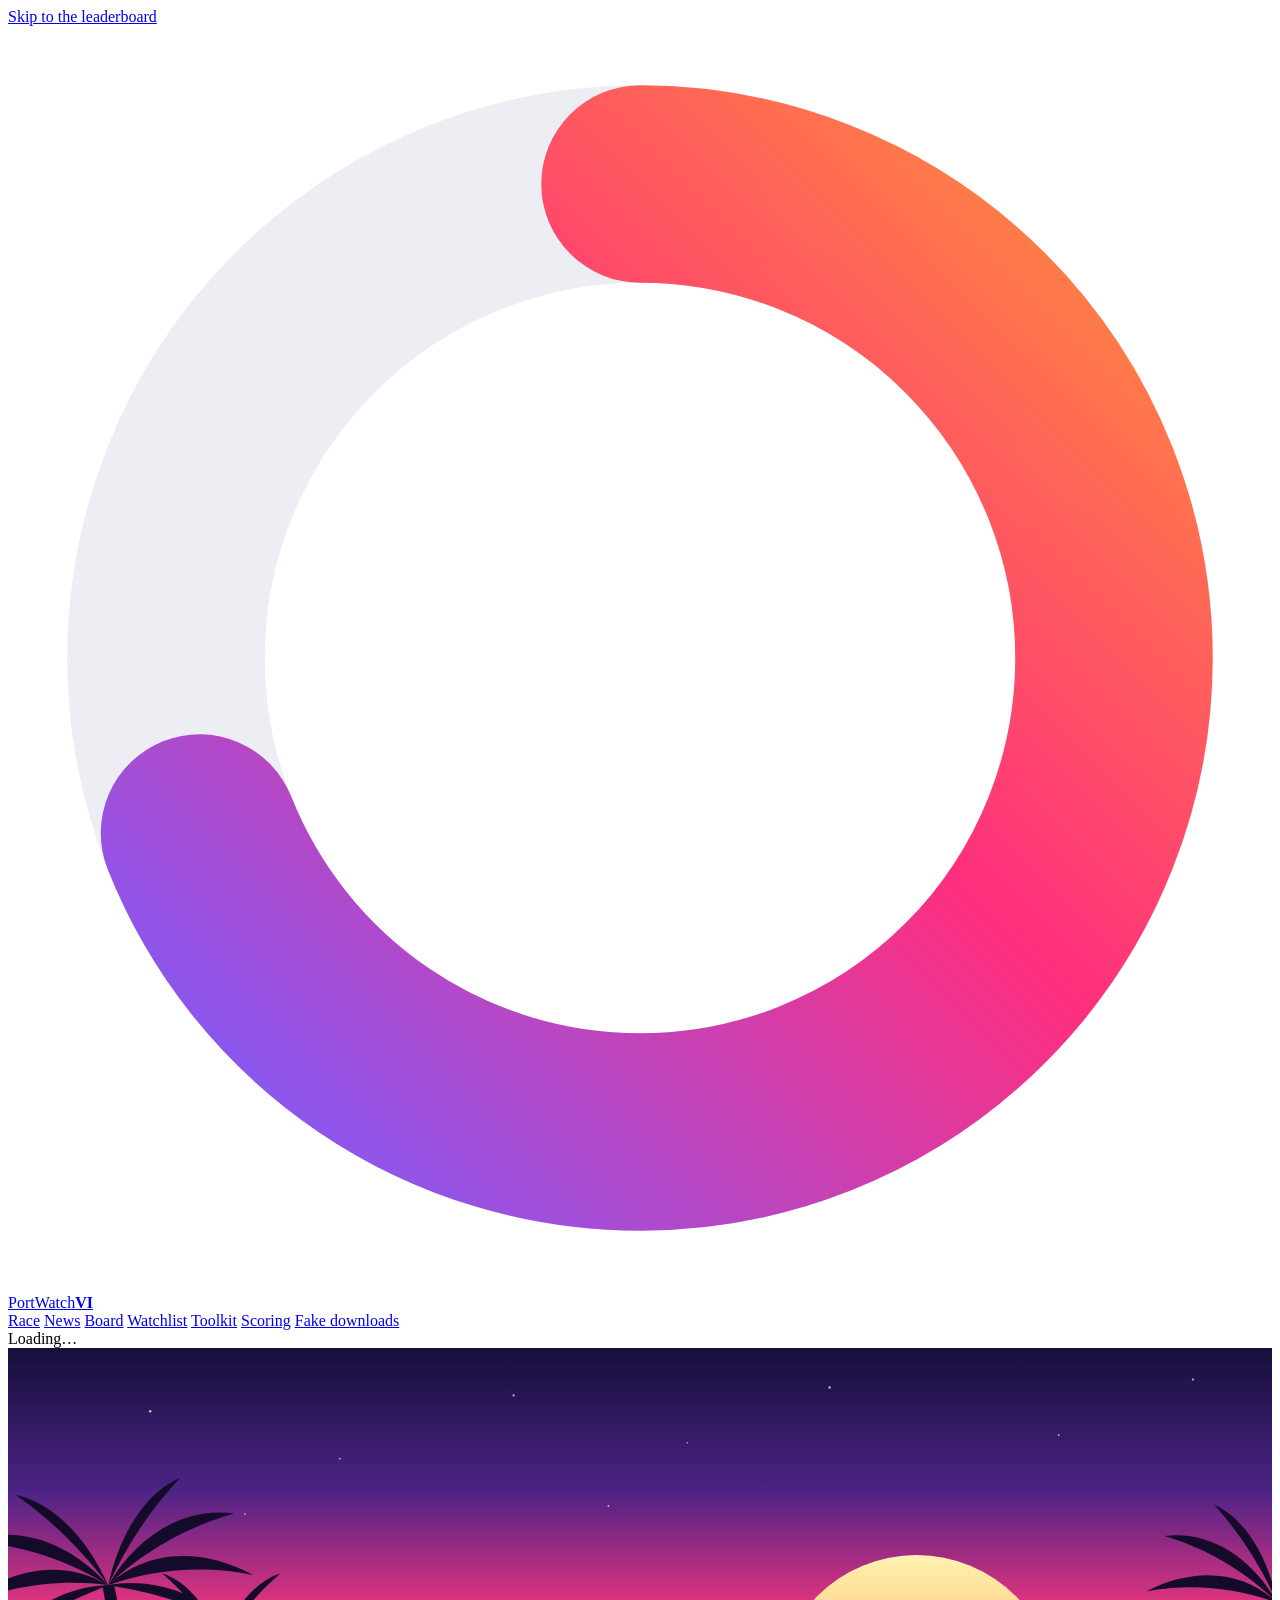
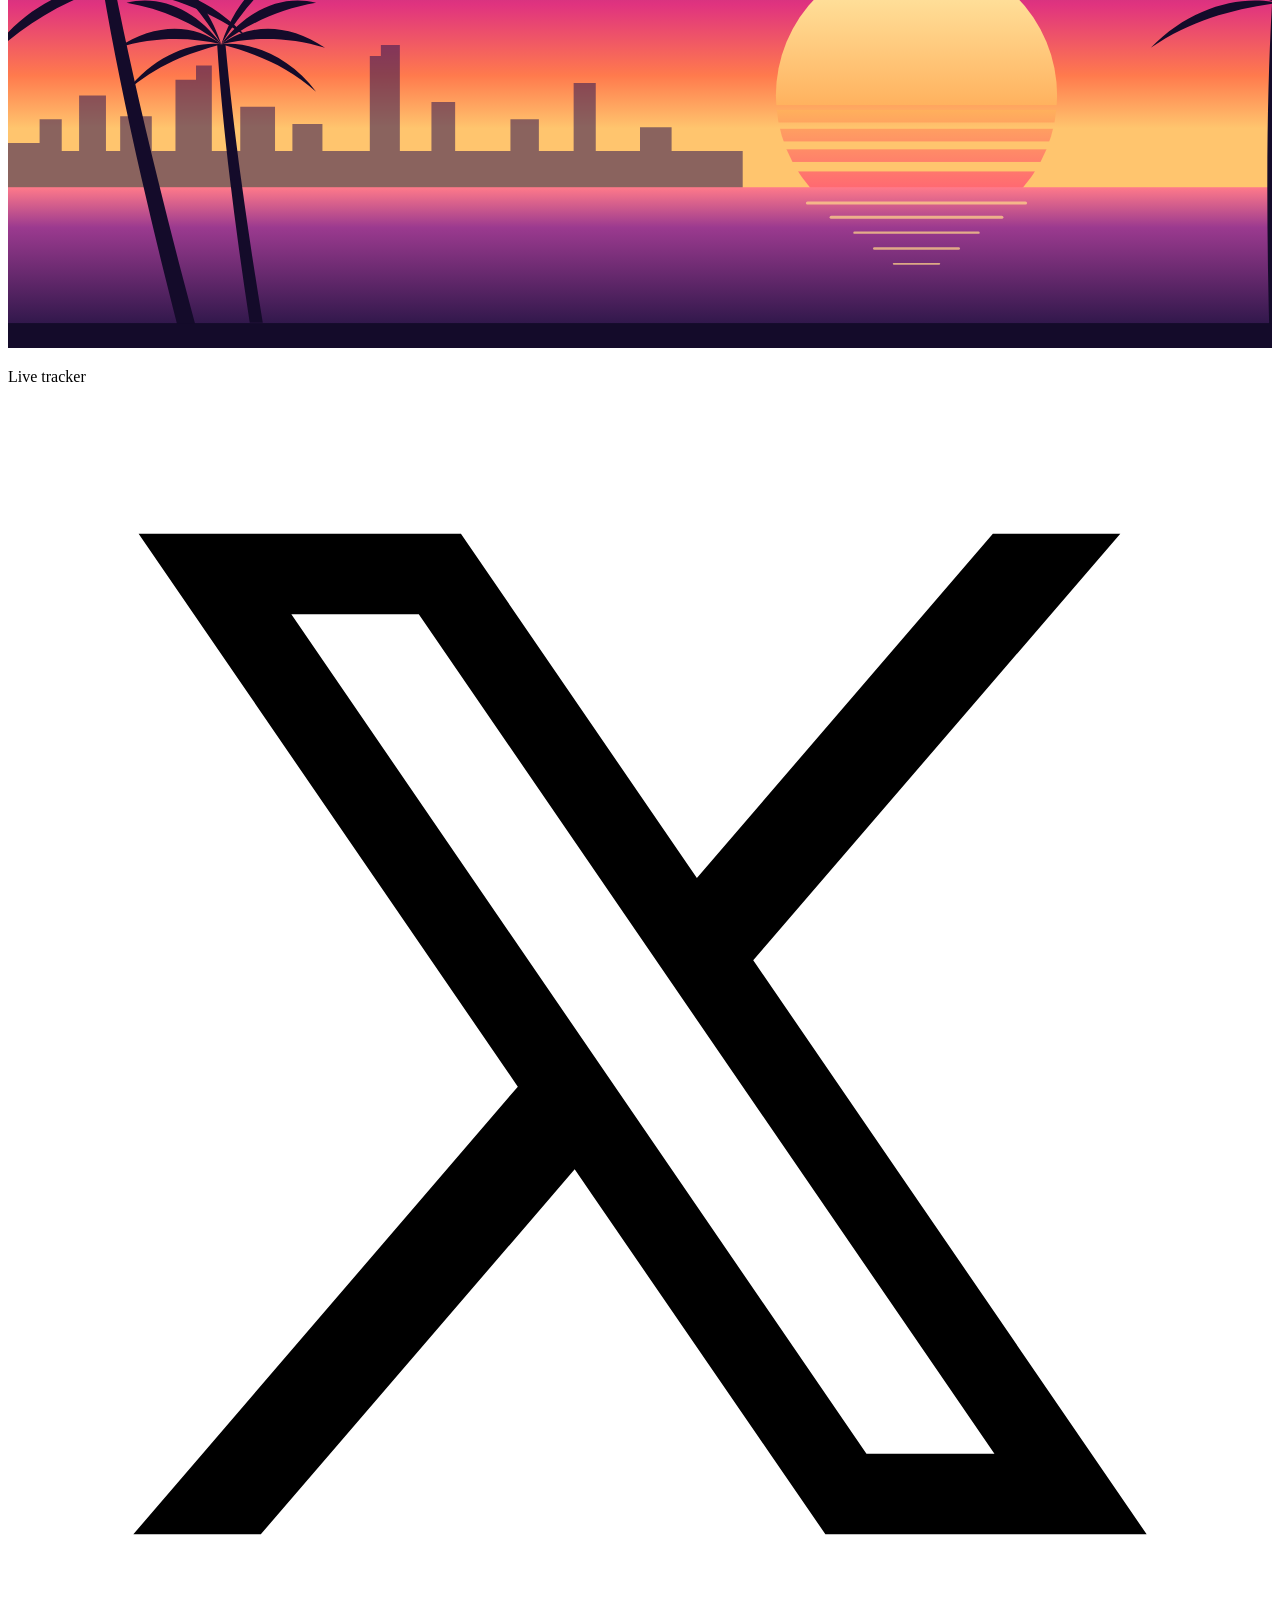
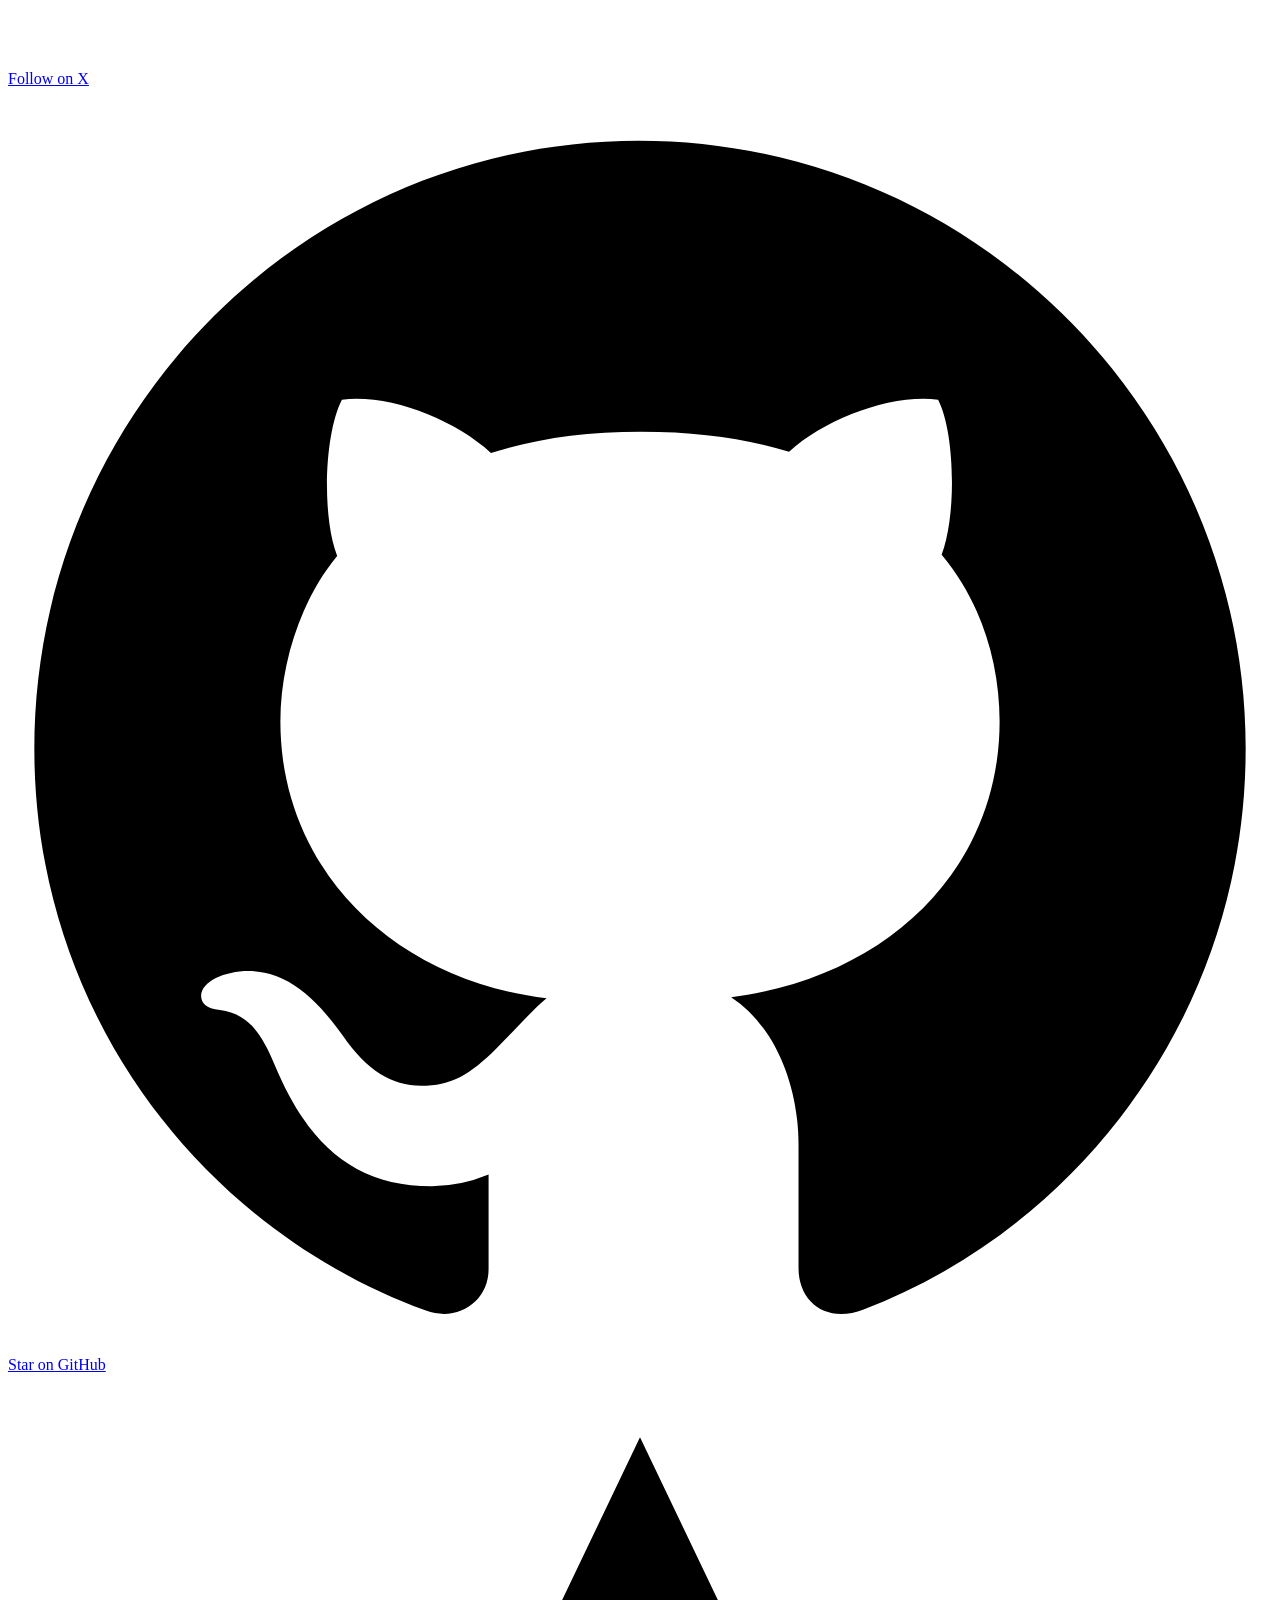
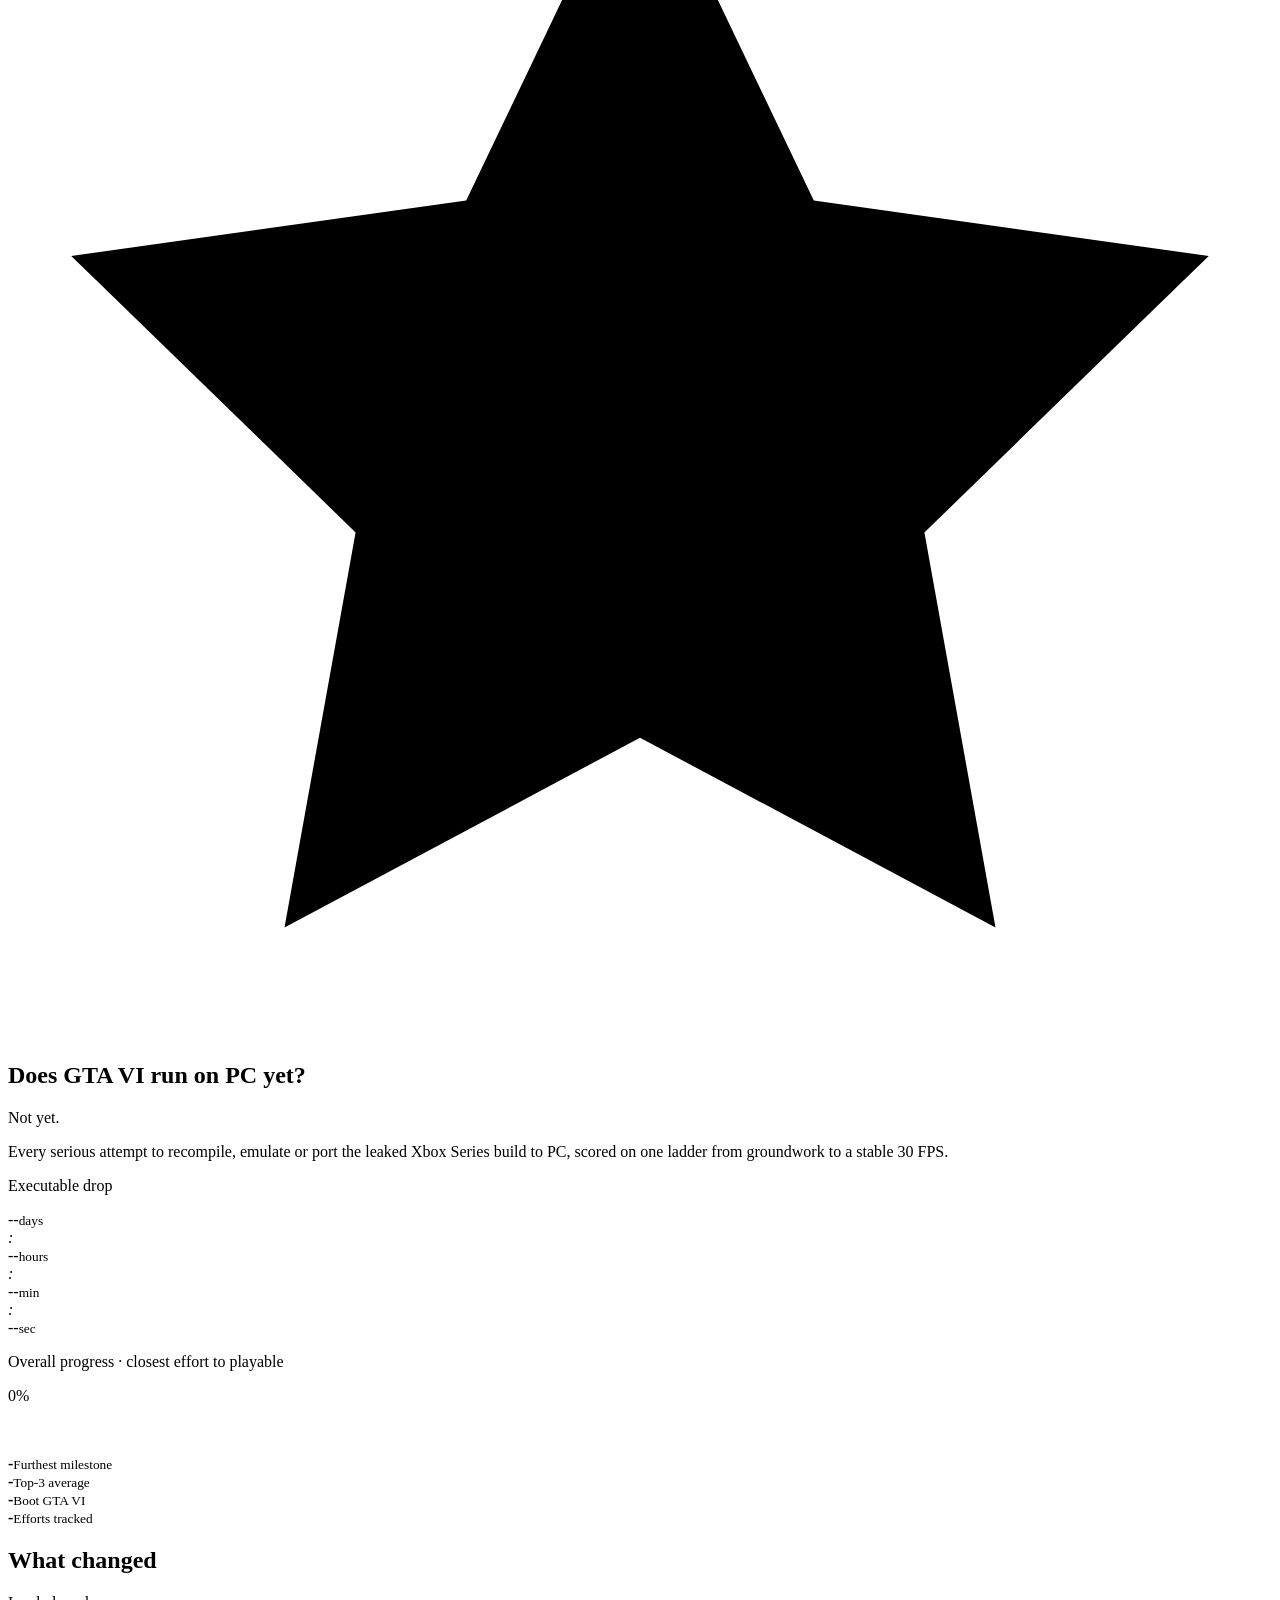
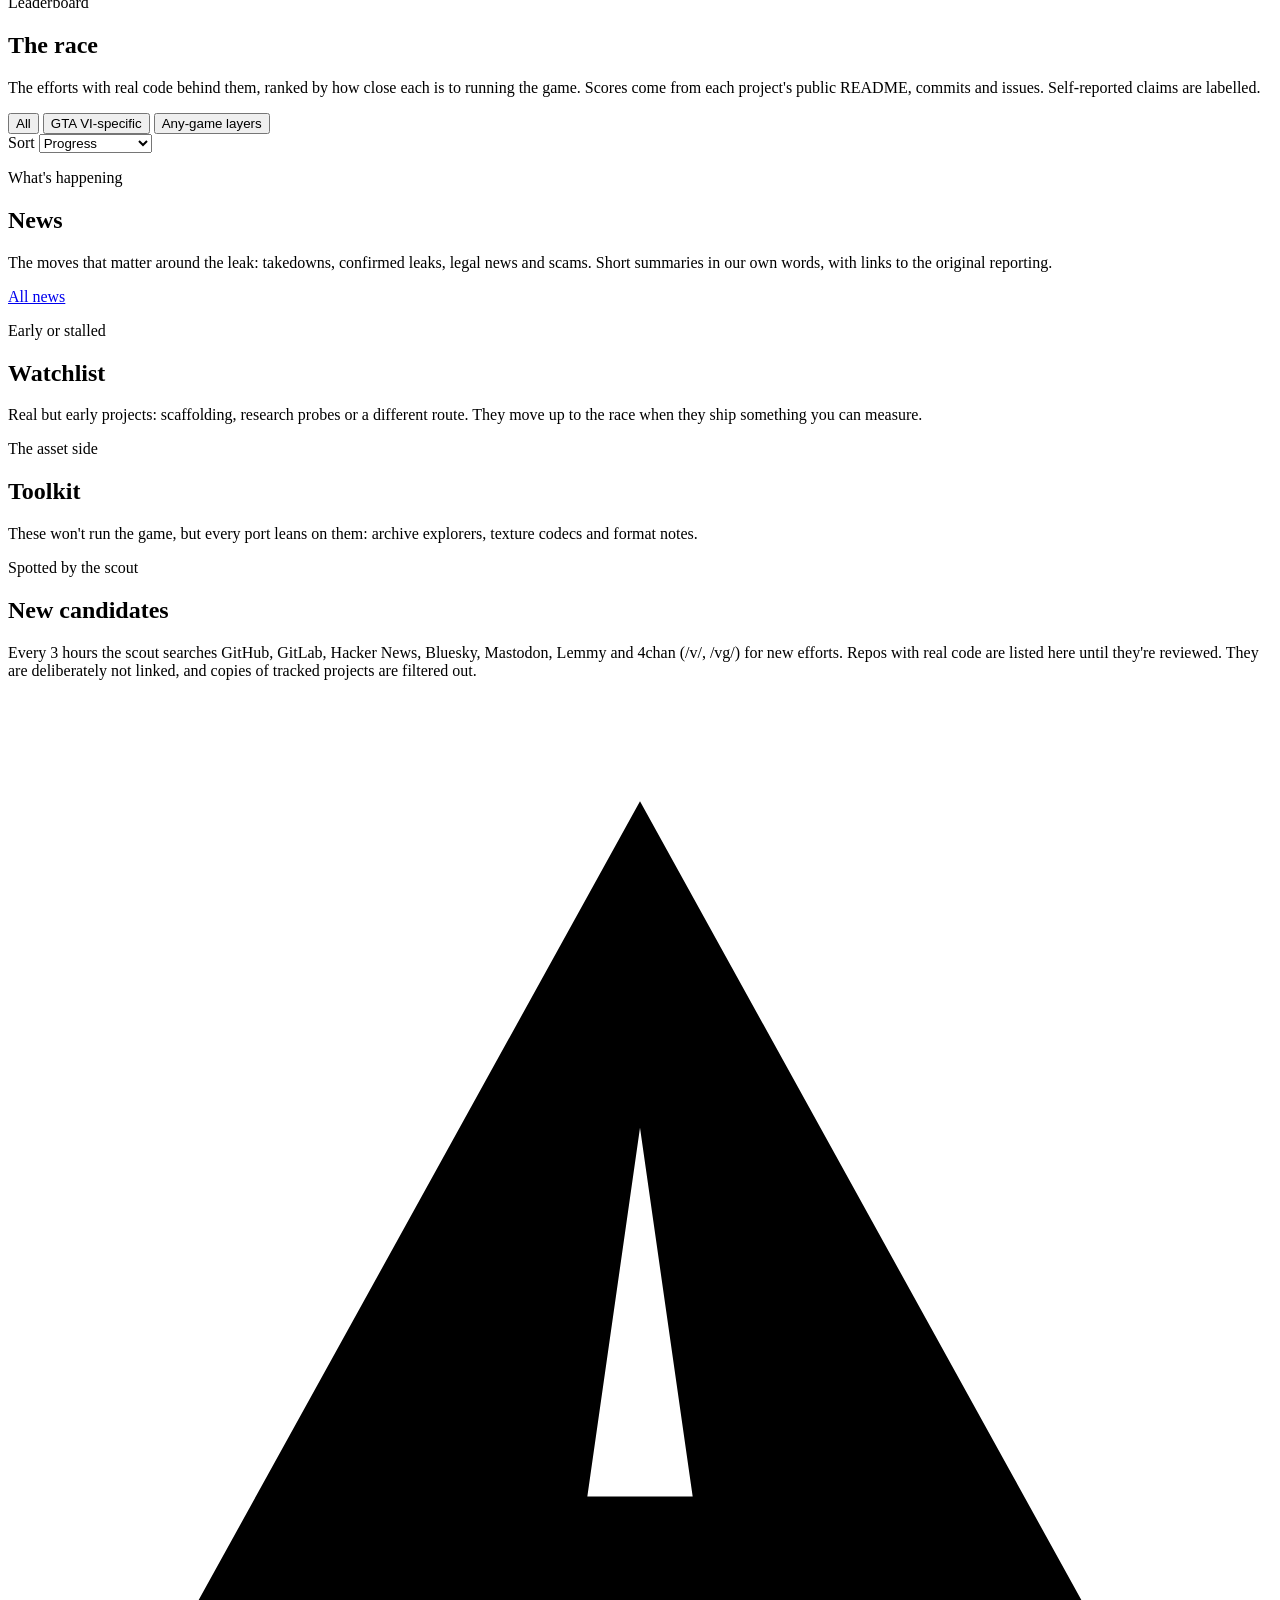
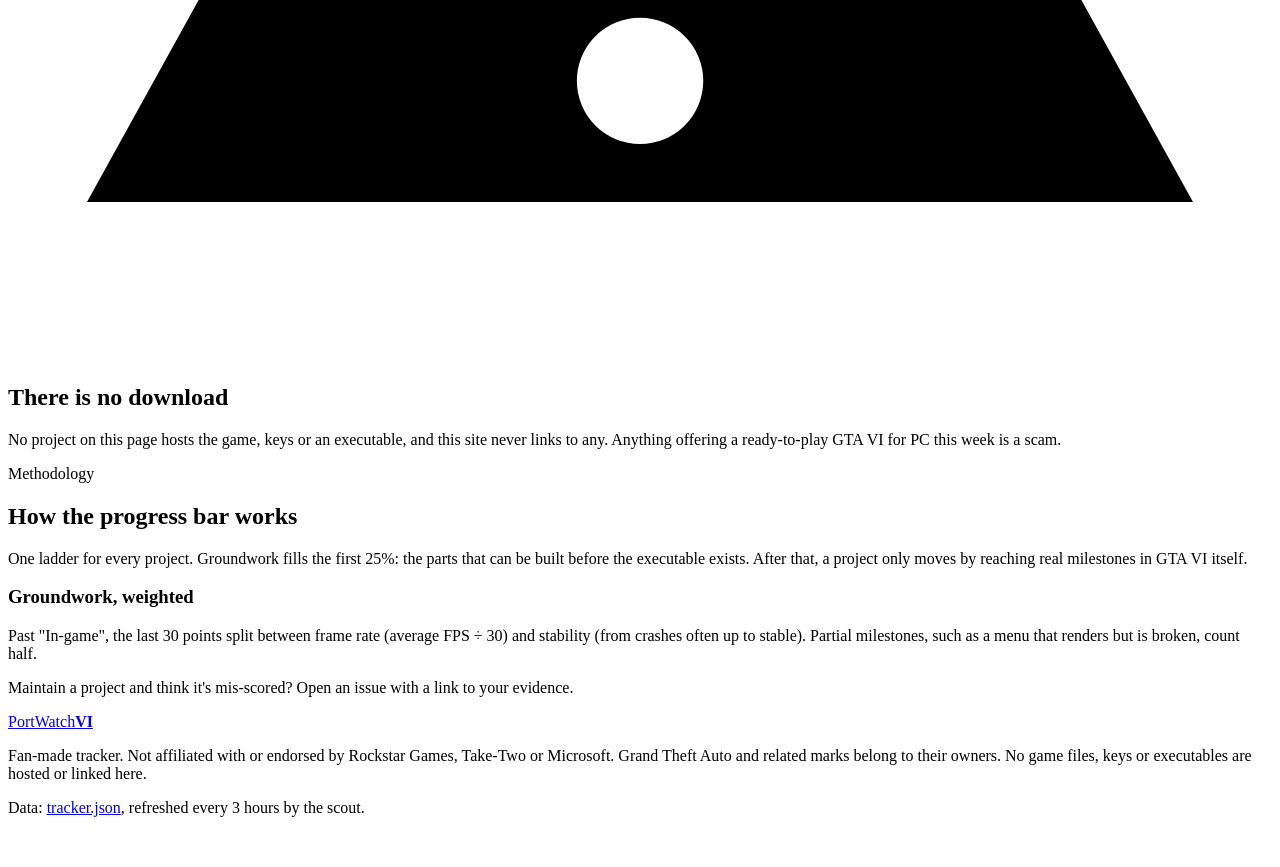
==== index.html @ 10657f4a "chore: point canonical/og/sitemap URLs to new Pages domain" ====
<!doctype html>
<html lang="en">
<head>
  <meta charset="utf-8">
  <meta name="viewport" content="width=device-width, initial-scale=1">
  <title>PortWatch VI: Does GTA VI run on PC yet?</title>
  <meta name="description" content="Live tracker of every community effort to recompile, emulate or port the leaked Xbox Series build of GTA VI to PC, scored from groundwork to stable 30 FPS.">
  <link rel="canonical" href="https://alex18221722613-rgb.github.io/portwatch-vi-cn/">
  <meta name="robots" content="max-image-preview:large">
  <meta property="og:site_name" content="PortWatch VI">
  <meta property="og:type" content="website">
  <meta property="og:url" content="https://alex18221722613-rgb.github.io/portwatch-vi-cn/">
  <meta property="og:title" content="Does GTA VI run on PC yet?">
  <meta property="og:description" content="Every serious recompilation and emulation effort, scored on one ladder. Updated every 3 hours.">
  <meta property="og:image" content="https://alex18221722613-rgb.github.io/portwatch-vi-cn/assets/img/social.jpg">
  <meta property="og:image:width" content="1200">
  <meta property="og:image:height" content="630">
  <meta property="og:image:alt" content="Does GTA VI run on PC yet? PortWatch VI, a live tracker of every PC port effort">
  <meta name="twitter:card" content="summary_large_image">
  <meta name="theme-color" content="#ffffff">
  <link rel="icon" href="assets/img/favicon.svg" type="image/svg+xml">
  <link rel="alternate" type="application/rss+xml" title="PortWatch VI news" href="news/feed.xml">
  <script type="application/ld+json">
    {"@context": "https://schema.org", "@type": "WebSite", "name": "PortWatch VI", "alternateName": "Does GTA VI run on PC yet?",
     "url": "https://alex18221722613-rgb.github.io/portwatch-vi-cn/",
     "description": "Live tracker of every community effort to recompile, emulate or port the leaked Xbox Series build of GTA VI to PC."}
  </script>
  <link rel="preconnect" href="https://fonts.googleapis.com">
  <link rel="preconnect" href="https://fonts.gstatic.com" crossorigin>
  <link href="https://fonts.googleapis.com/css2?family=Inter:wght@400;500;600;700&family=Inter+Tight:wght@600;700;800;900&display=swap" rel="stylesheet">
  <link rel="preload" as="image" href="assets/img/hero.jpg" fetchpriority="high">
  <link rel="stylesheet" href="assets/css/style.css">
  <script src="assets/js/theme.js"></script>
  <script type="module" src="assets/js/app.js"></script>
</head>
<body>
  <a class="skip" href="#race">Skip to the leaderboard</a>

  <header class="nav" id="nav">
    <div class="wrap nav-inner">
      <a class="brand" href="#top" aria-label="PortWatch VI home">
        <svg class="brand-mark" viewBox="0 0 32 32" aria-hidden="true">
          <defs><linearGradient id="bm" x1="0" y1="0" x2="1" y2="1"><stop offset="0" stop-color="#7a5cff"/><stop offset=".55" stop-color="#ff2e7e"/><stop offset="1" stop-color="#ff8a3d"/></linearGradient></defs>
          <circle cx="16" cy="16" r="12" fill="none" stroke="#eceef3" stroke-width="5"/>
          <circle cx="16" cy="16" r="12" fill="none" stroke="url(#bm)" stroke-width="5" stroke-linecap="round" stroke-dasharray="52 76" transform="rotate(-90 16 16)"/>
        </svg>
        <span>PortWatch<b>VI</b></span>
      </a>
      <nav class="nav-links" aria-label="Sections">
        <a href="#race">Race</a>
        <a href="#news">News</a>
        <a href="board.html">Board</a>
        <a href="#watchlist">Watchlist</a>
        <a href="#toolkit">Toolkit</a>
        <a href="#method">Scoring</a>
        <a href="#safety" class="nav-warn">Fake downloads</a>
      </nav>
      <span class="nav-updated" id="nav-updated">Loading…</span>
    </div>
  </header>

  <main>
    <section class="hero" id="top">
      <div class="hero-art" aria-hidden="true">
        <svg class="hero-illustration" viewBox="0 0 1600 760" preserveAspectRatio="xMidYMax slice">
          <defs>
            <linearGradient id="sky" x1="0" y1="0" x2="0" y2="1">
              <stop offset="0" stop-color="#160f3a"/>
              <stop offset=".32" stop-color="#4b2386"/>
              <stop offset=".58" stop-color="#e0337f"/>
              <stop offset=".74" stop-color="#ff7a4d"/>
              <stop offset=".86" stop-color="#ffc56e"/>
            </linearGradient>
            <linearGradient id="sun" x1="0" y1="0" x2="0" y2="1">
              <stop offset="0" stop-color="#fff1b0"/>
              <stop offset=".55" stop-color="#ffb05c"/>
              <stop offset="1" stop-color="#ff3d7f"/>
            </linearGradient>
            <linearGradient id="sea" x1="0" y1="0" x2="0" y2="1">
              <stop offset="0" stop-color="#ff7a8a"/>
              <stop offset=".25" stop-color="#9b3a8f"/>
              <stop offset="1" stop-color="#160f3a"/>
            </linearGradient>
            <mask id="sunStripes">
              <rect x="0" y="0" width="1600" height="760" fill="#fff"/>
              <rect x="900" y="452" width="500" height="6" fill="#000"/>
              <rect x="900" y="474" width="500" height="8" fill="#000"/>
              <rect x="900" y="498" width="500" height="10" fill="#000"/>
              <rect x="900" y="524" width="500" height="12" fill="#000"/>
            </mask>
            <symbol id="palm" viewBox="-200 -40 400 520" overflow="visible">
              <path d="M-7 0 C 2 140 22 300 48 470 L 70 470 C 42 300 20 140 7 0 Z"/>
              <g>
                <path d="M0 0 C 45 -34 110 -38 175 6 C 112 -14 50 -12 0 0 Z"/>
                <path d="M0 0 C 40 -55 100 -85 160 -70 C 100 -60 45 -35 0 0 Z"/>
                <path d="M0 0 C 20 -60 55 -105 100 -120 C 65 -90 30 -50 0 0 Z"/>
                <path d="M0 0 C -45 -34 -110 -38 -175 6 C -112 -14 -50 -12 0 0 Z"/>
                <path d="M0 0 C -40 -55 -100 -85 -160 -70 C -100 -60 -45 -35 0 0 Z"/>
                <path d="M0 0 C -20 -60 -55 -105 -100 -120 C -65 -90 -30 -50 0 0 Z"/>
                <path d="M0 0 C 50 -5 115 20 160 80 C 110 35 55 15 0 0 Z"/>
                <path d="M0 0 C -50 -5 -115 20 -160 80 C -110 35 -55 15 0 0 Z"/>
              </g>
            </symbol>
          </defs>
          <rect width="1600" height="560" fill="url(#sky)"/>
          <g fill="#fff" opacity=".7">
            <circle cx="180" cy="80" r="1.6"/><circle cx="420" cy="140" r="1.2"/><circle cx="640" cy="60" r="1.4"/>
            <circle cx="860" cy="120" r="1"/><circle cx="1040" cy="50" r="1.5"/><circle cx="1330" cy="110" r="1.2"/>
            <circle cx="1500" cy="40" r="1.4"/><circle cx="300" cy="210" r="1"/><circle cx="760" cy="200" r="1.1"/>
          </g>
          <circle cx="1150" cy="440" r="178" fill="url(#sun)" mask="url(#sunStripes)"/>
          <g fill="#2a1452" opacity=".55">
            <path d="M0 560 V 500 h40 v-30 h28 v40 h22 v-70 h34 v70 h18 v-44 h40 v44 h30 v-90 h26 v-18 h20 v108 h36 v-56 h44 v56 h22 v-34 h38 v34 h60 v-120 h14 v-14 h24 v134 h40 v-62 h30 v62 h70 v-40 h36 v40 h44 v-86 h28 v86 h56 v-30 h40 v30 h90 V 560 Z"/>
          </g>
          <rect y="556" width="1600" height="204" fill="url(#sea)"/>
          <g fill="#ffd38a" opacity=".75">
            <rect x="1010" y="574" width="280" height="4" rx="2"/>
            <rect x="1040" y="592" width="220" height="4" rx="2"/>
            <rect x="1070" y="612" width="160" height="3" rx="1.5"/>
            <rect x="1095" y="632" width="110" height="3" rx="1.5"/>
            <rect x="1120" y="652" width="60" height="2" rx="1"/>
          </g>
          <g fill="#140b2a">
            <use href="#palm" x="-60" y="250" width="420" height="560" transform="rotate(-6 150 520)"/>
            <use href="#palm" x="120" y="330" width="300" height="420"/>
            <use href="#palm" x="1390" y="270" width="380" height="520" transform="rotate(7 1580 540)"/>
          </g>
          <rect y="728" width="1600" height="32" fill="#140b2a"/>
        </svg>
        <div class="hero-photo" id="hero-photo"></div>
        <div class="hero-scrim"></div>
      </div>

      <div class="wrap hero-inner">
        <div class="hero-copy">
          <div class="hero-tags">
            <p class="eyebrow"><span class="live-dot" aria-hidden="true"></span>Live tracker</p>
            <p class="watching" id="watching" title="Active in the last 5 minutes" hidden></p>
            <div class="hero-ctas">
              <!-- Linked by numeric account ID, so it survives a name or handle change. Don't swap in a handle. -->
              <a class="follow-x" href="https://x.com/intent/user?user_id=1132278337295069184" target="_blank" rel="noopener">
                <svg viewBox="0 0 24 24" aria-hidden="true"><path d="m21.62 21.5-7.47-10.9 6.97-8.1H18.7l-5.62 6.54L8.6 2.5H2.48L9.68 13l-7.3 8.5H4.8l5.96-6.93 4.76 6.93zM7.8 4.03l10.93 15.94H16.3L5.38 4.03z"/></svg>
                <span>Follow on X</span>
              </a>
              <a class="star-gh" href="https://github.com/4lwayz/portwatch-vi" target="_blank" rel="noopener">
                <svg viewBox="0 0 24 24" aria-hidden="true"><path d="M10.226 17.284c-2.965-.36-5.054-2.493-5.054-5.256 0-1.123.404-2.336 1.078-3.144-.292-.741-.247-2.314.09-2.965.898-.112 2.111.36 2.83 1.01.853-.269 1.752-.404 2.853-.404 1.1 0 1.999.135 2.807.382.696-.629 1.932-1.1 2.83-.988.315.606.36 2.179.067 2.942.72.854 1.101 2 1.101 3.167 0 2.763-2.089 4.852-5.098 5.234.763.494 1.28 1.572 1.28 2.807v2.336c0 .674.561 1.056 1.235.786 4.066-1.55 7.255-5.615 7.255-10.646C23.5 6.188 18.334 1 11.978 1 5.62 1 .5 6.188.5 12.545c0 4.986 3.167 9.12 7.435 10.669.606.225 1.19-.18 1.19-.786V20.63a2.9 2.9 0 0 1-1.078.224c-1.483 0-2.359-.808-2.987-2.313-.247-.607-.517-.966-1.034-1.033-.27-.023-.359-.135-.359-.27 0-.27.45-.471.898-.471.652 0 1.213.404 1.797 1.235.45.651.921.943 1.483.943.561 0 .92-.202 1.437-.719.382-.381.674-.718.944-.943"/></svg>
                <span>Star on GitHub</span>
                <svg class="star" viewBox="0 0 16 16" aria-hidden="true"><path d="M8 .8l2.2 4.6 5 .7-3.6 3.5.9 5L8 12.2 3.5 14.6l.9-5L.8 6.1l5-.7z"/></svg>
              </a>
            </div>
          </div>
          <h1>Does GTA VI run on&nbsp;PC&nbsp;yet?</h1>
          <p class="answer" id="answer">Not yet.</p>
          <p class="lede">Every serious attempt to recompile, emulate or port the leaked Xbox Series build to PC, scored on one ladder from groundwork to a stable 30&nbsp;FPS.</p>
        </div>

        <aside class="countdown" id="countdown" aria-live="polite">
          <p class="cd-label"><span class="cd-pulse" aria-hidden="true"></span><span id="cd-title">Executable drop</span></p>
          <div class="cd-digits" id="cd-digits">
            <div><span id="cd-d">--</span><small>days</small></div>
            <i>:</i>
            <div><span id="cd-h">--</span><small>hours</small></div>
            <i>:</i>
            <div><span id="cd-m">--</span><small>min</small></div>
            <i>:</i>
            <div><span id="cd-s">--</span><small>sec</small></div>
          </div>
          <p class="cd-status" id="cd-status"></p>
          <p class="cd-foot" id="cd-foot"></p>
        </aside>
      </div>
      <p class="art-credit" id="art-credit"></p>
    </section>

    <section class="wrap overall-wrap" aria-labelledby="ov-title">
      <div class="card overall" id="overall">
        <div class="overall-head">
          <div class="ov-main">
            <p class="kicker" id="ov-title">Overall progress · closest effort to playable</p>
            <div class="big-score"><span id="ov-score">0</span><span class="pct">%</span></div>
            <p class="ov-leader" id="ov-leader">&nbsp;</p>
          </div>
          <div class="ov-stats">
            <div class="ov-stat"><b id="ov-stage">-</b><small>Furthest milestone</small></div>
            <div class="ov-stat"><b id="ov-top3">-</b><small>Top-3 average</small></div>
            <div class="ov-stat"><b id="ov-boot">-</b><small>Boot GTA VI</small></div>
            <div class="ov-stat"><b id="ov-count">-</b><small>Efforts tracked</small></div>
          </div>
        </div>
        <div class="mega" id="mega">
          <div class="mega-markers" id="mega-markers"></div>
          <div class="mega-track"><div class="mega-fill" id="mega-fill"></div><div class="mega-ticks" id="mega-ticks"></div></div>
          <div class="mega-labels" id="mega-labels"></div>
        </div>
        <div class="ov-history" id="ov-history" hidden></div>
      </div>
    </section>

    <section class="wrap section changes-section" id="changes" aria-labelledby="changes-title">
      <div class="changes-card card">
        <h2 class="mini-title" id="changes-title">What changed</h2>
        <ol class="changes" id="changes-list"></ol>
      </div>
    </section>

    <section class="wrap section" id="race" aria-labelledby="race-title">
      <div class="section-head">
        <div>
          <p class="kicker">Leaderboard</p>
          <h2 id="race-title">The race</h2>
          <p class="sub">The efforts with real code behind them, ranked by how close each is to running the game. Scores come from each project's public README, commits and issues. Self-reported claims are labelled.</p>
        </div>
        <div class="controls">
          <div class="chips" role="group" aria-label="Filter efforts">
            <button class="chip is-on" data-filter="all">All</button>
            <button class="chip" data-filter="gta">GTA VI-specific</button>
            <button class="chip" data-filter="generic">Any-game layers</button>
          </div>
          <label class="sort">Sort
            <select id="sort">
              <option value="score">Progress</option>
              <option value="stars">Stars</option>
              <option value="active">Recently active</option>
            </select>
          </label>
        </div>
      </div>
      <ol class="race" id="race-list"></ol>
    </section>

    <section class="wrap section" id="news" aria-labelledby="news-title">
      <div class="section-head">
        <div>
          <p class="kicker">What's happening</p>
          <h2 id="news-title">News</h2>
          <p class="sub">The moves that matter around the leak: takedowns, confirmed leaks, legal news and scams. Short summaries in our own words, with links to the original reporting.</p>
        </div>
        <a class="more-link" href="news/">All news</a>
      </div>
      <div class="news" id="news-list"></div>
    </section>

    <dialog class="reader" id="reader" aria-labelledby="reader-title">
      <button class="reader-close" id="reader-close" aria-label="Close article">×</button>
      <div id="reader-body"></div>
    </dialog>

    <section class="wrap section" id="watchlist" aria-labelledby="watch-title">
      <div class="section-head">
        <div>
          <p class="kicker">Early or stalled</p>
          <h2 id="watch-title">Watchlist</h2>
          <p class="sub">Real but early projects: scaffolding, research probes or a different route. They move up to the race when they ship something you can measure.</p>
        </div>
      </div>
      <div class="watch card" id="watch-list" role="table" aria-label="Watchlist"></div>
    </section>

    <section class="wrap section" id="toolkit" aria-labelledby="tool-title">
      <div class="section-head">
        <div>
          <p class="kicker">The asset side</p>
          <h2 id="tool-title">Toolkit</h2>
          <p class="sub">These won't run the game, but every port leans on them: archive explorers, texture codecs and format notes.</p>
        </div>
      </div>
      <div class="tools" id="tools-list"></div>
    </section>

    <section class="wrap section" id="inbox" aria-labelledby="inbox-title">
      <div class="section-head">
        <div>
          <p class="kicker">Spotted by the scout</p>
          <h2 id="inbox-title">New candidates</h2>
          <p class="sub" id="inbox-sub">Every 3 hours the scout searches GitHub, GitLab, Hacker News, Bluesky, Mastodon, Lemmy and 4chan (/v/, /vg/) for new efforts. Repos with real code are listed here until they're reviewed. They are deliberately not linked, and copies of tracked projects are filtered out.</p>
        </div>
      </div>
      <div class="inbox" id="inbox-list"></div>
    </section>

    <section class="wrap section" id="safety" aria-labelledby="safety-title">
      <div class="safety card">
        <div class="safety-head">
          <svg viewBox="0 0 24 24" aria-hidden="true"><path d="M12 2 1.5 21h21L12 2Zm0 6.2 1 7h-2l1-7Zm0 9.3a1.2 1.2 0 1 1 0 2.4 1.2 1.2 0 0 1 0-2.4Z" fill="currentColor"/></svg>
          <div>
            <h2 id="safety-title">There is no download</h2>
            <p>No project on this page hosts the game, keys or an executable, and this site never links to any. Anything offering a ready-to-play GTA VI for PC this week is a scam.</p>
          </div>
        </div>
        <ul class="flags" id="flag-list"></ul>
      </div>
    </section>

    <section class="wrap section" id="method" aria-labelledby="method-title">
      <div class="section-head">
        <div>
          <p class="kicker">Methodology</p>
          <h2 id="method-title">How the progress bar works</h2>
          <p class="sub">One ladder for every project. Groundwork fills the first 25%: the parts that can be built before the executable exists. After that, a project only moves by reaching real milestones in GTA VI itself.</p>
        </div>
      </div>
      <div class="method">
        <ol class="ladder-explain" id="ladder-explain"></ol>
        <div class="card gw-explain">
          <h3>Groundwork, weighted</h3>
          <ul id="gw-explain"></ul>
          <p class="fine">Past "In-game", the last 30 points split between frame rate (average FPS ÷ 30) and stability (from crashes often up to stable). Partial milestones, such as a menu that renders but is broken, count half.</p>
          <p class="fine">Maintain a project and think it's mis-scored? Open an issue with a link to your evidence.</p>
        </div>
      </div>
    </section>
  </main>

  <footer class="footer">
    <div class="wrap footer-inner">
      <div>
        <a class="brand brand-sm" href="#top"><span>PortWatch<b>VI</b></span></a>
        <p>Fan-made tracker. Not affiliated with or endorsed by Rockstar Games, Take-Two or Microsoft. Grand Theft Auto and related marks belong to their owners. No game files, keys or executables are hosted or linked here.</p>
      </div>
      <div class="footer-meta">
        <p>Data: <a href="data/tracker.json">tracker.json</a>, refreshed every 3 hours by the scout.</p>
        <p id="scout-status">&nbsp;</p>
      </div>
    </div>
  </footer>

  <div class="tooltip" id="tooltip" role="tooltip" hidden></div>
</body>
</html>
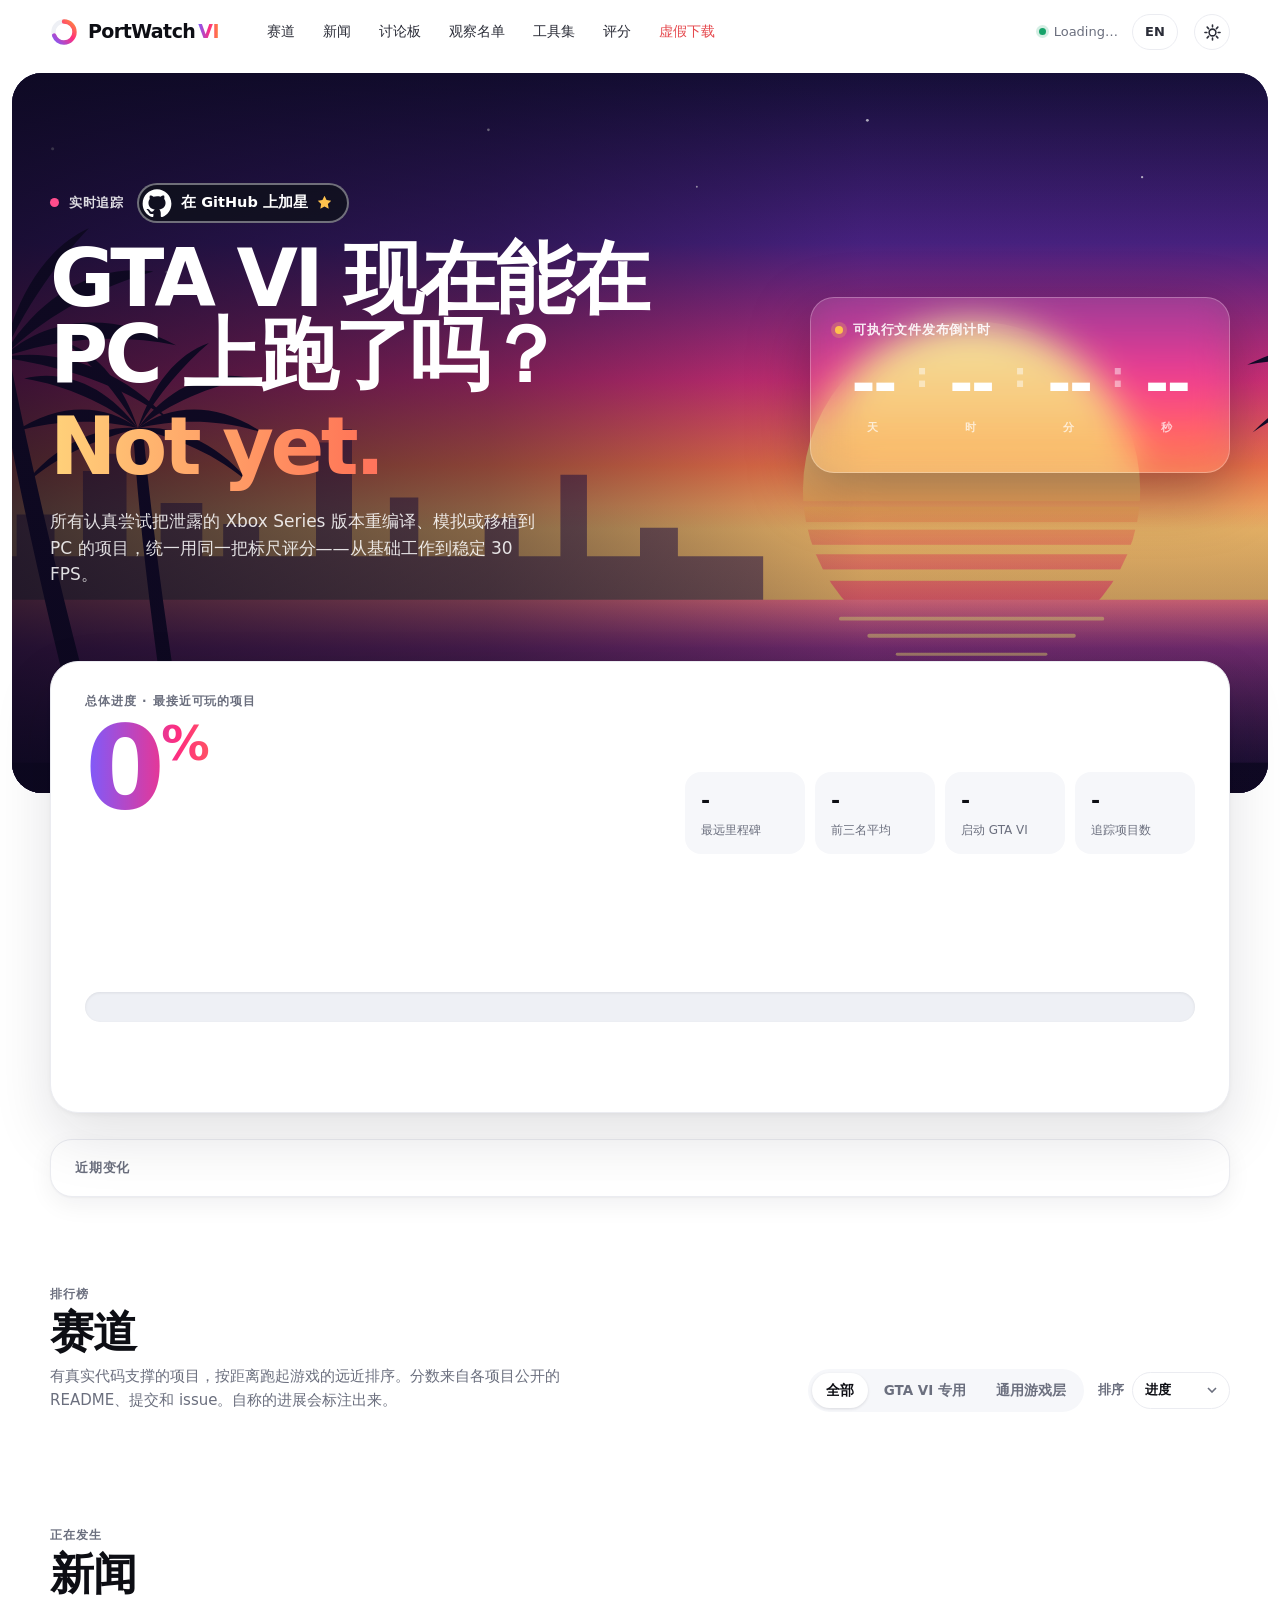
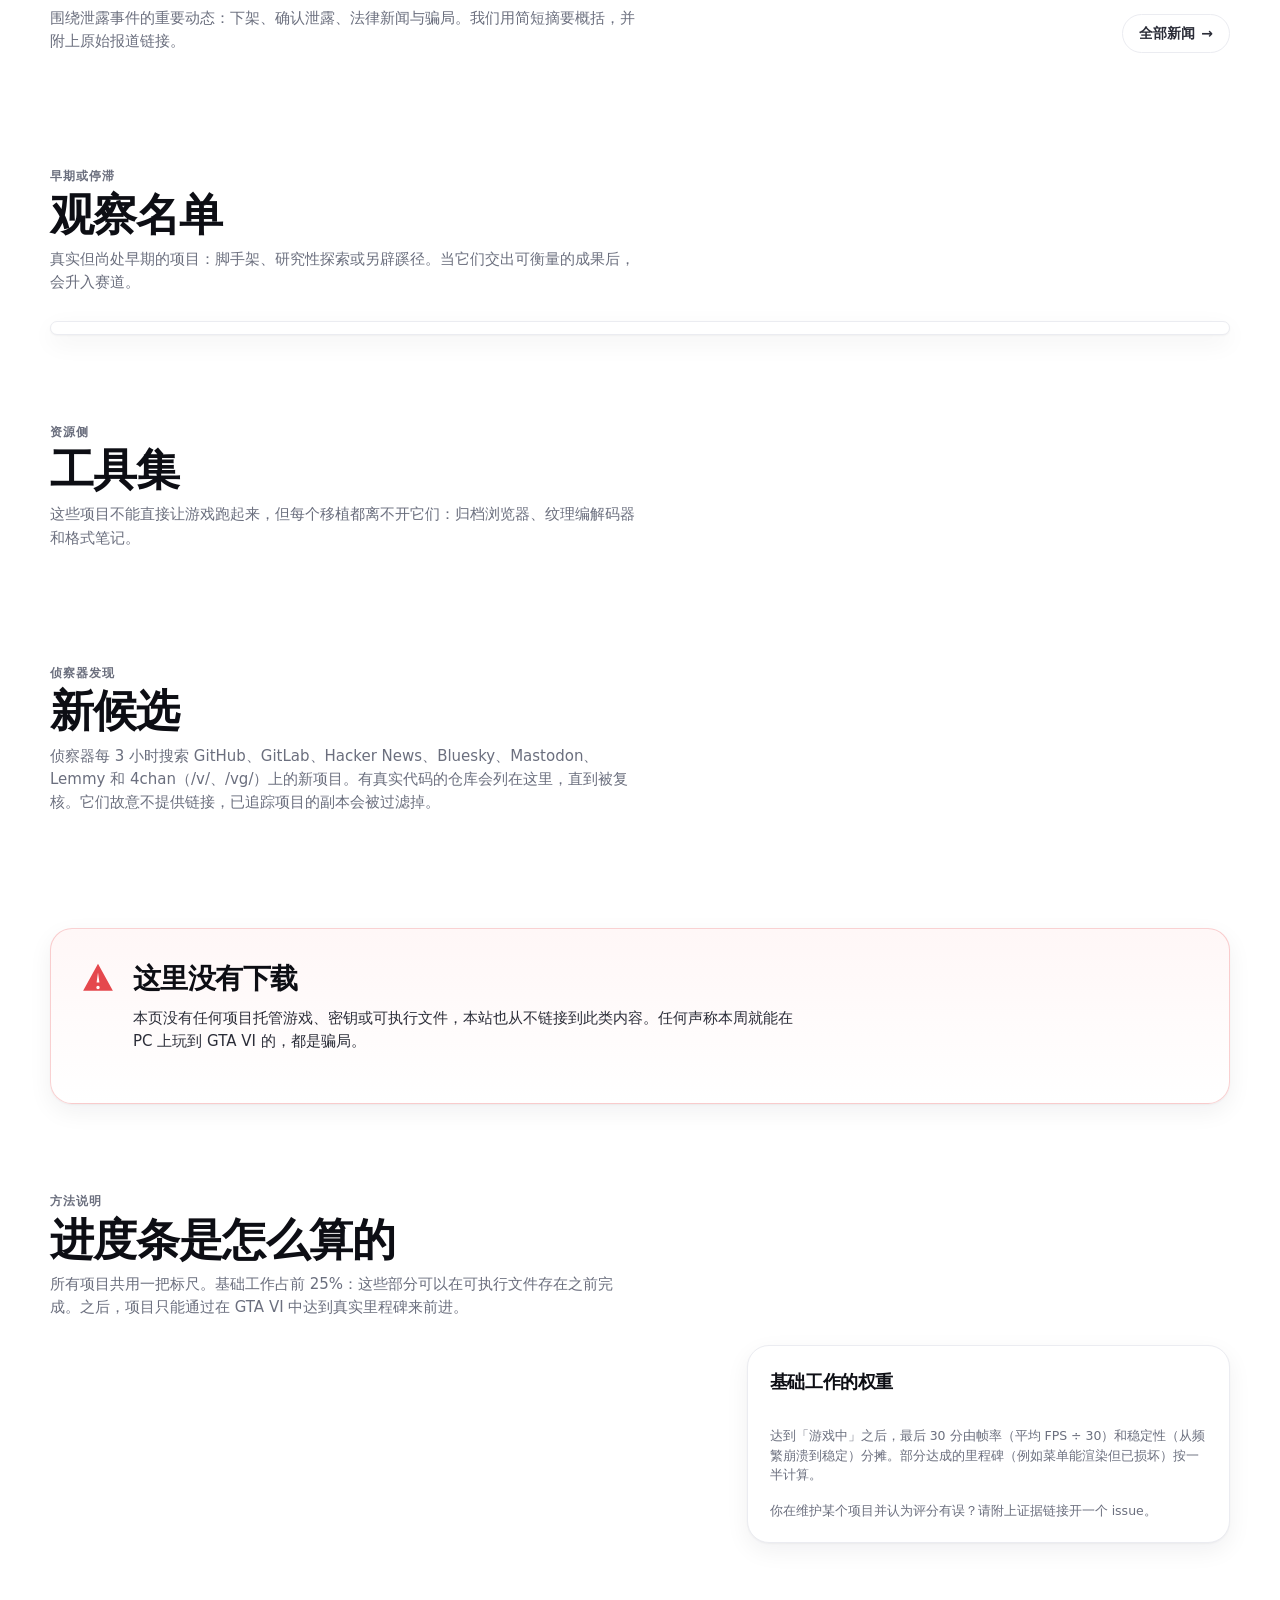
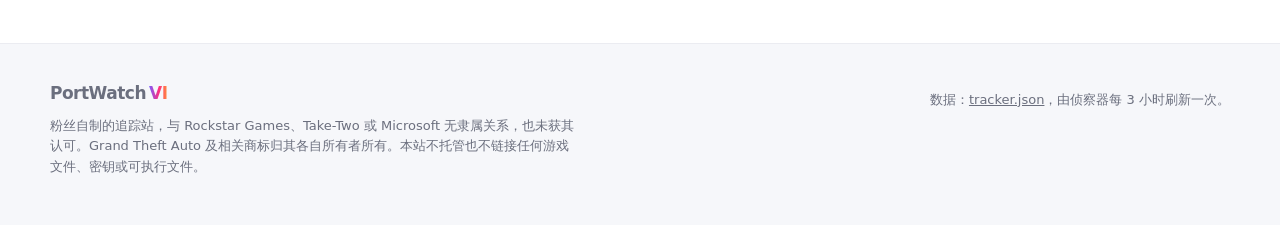
==== commit ef8f8547: "i18n: Chinese/English toggle across tracker, board and news pages Adds assets/js/i18n.js with a Chin" ====
--- a/index.html
+++ b/index.html
@@ -3,16 +3,16 @@
 <head>
   <meta charset="utf-8">
   <meta name="viewport" content="width=device-width, initial-scale=1">
-  <title>PortWatch VI: Does GTA VI run on PC yet?</title>
-  <meta name="description" content="Live tracker of every community effort to recompile, emulate or port the leaked Xbox Series build of GTA VI to PC, scored from groundwork to stable 30 FPS.">
-  <link rel="canonical" href="https://alex18221722613-rgb.github.io/portwatch-vi-cn/">
+  <title data-i18n="meta.title">PortWatch VI: Does GTA VI run on PC yet?</title>
+  <meta name="description" data-i18n-attr="content:meta.desc" content="Live tracker of every community effort to recompile, emulate or port the leaked Xbox Series build of GTA VI to PC, scored from groundwork to stable 30 FPS.">
+  <link rel="canonical" href="https://byte-port57.github.io/portwatch-vi-cn/">
   <meta name="robots" content="max-image-preview:large">
   <meta property="og:site_name" content="PortWatch VI">
   <meta property="og:type" content="website">
-  <meta property="og:url" content="https://alex18221722613-rgb.github.io/portwatch-vi-cn/">
+  <meta property="og:url" content="https://byte-port57.github.io/portwatch-vi-cn/">
   <meta property="og:title" content="Does GTA VI run on PC yet?">
   <meta property="og:description" content="Every serious recompilation and emulation effort, scored on one ladder. Updated every 3 hours.">
-  <meta property="og:image" content="https://alex18221722613-rgb.github.io/portwatch-vi-cn/assets/img/social.jpg">
+  <meta property="og:image" content="https://byte-port57.github.io/portwatch-vi-cn/assets/img/social.jpg">
   <meta property="og:image:width" content="1200">
   <meta property="og:image:height" content="630">
   <meta property="og:image:alt" content="Does GTA VI run on PC yet? PortWatch VI, a live tracker of every PC port effort">
@@ -22,7 +22,7 @@
   <link rel="alternate" type="application/rss+xml" title="PortWatch VI news" href="news/feed.xml">
   <script type="application/ld+json">
     {"@context": "https://schema.org", "@type": "WebSite", "name": "PortWatch VI", "alternateName": "Does GTA VI run on PC yet?",
-     "url": "https://alex18221722613-rgb.github.io/portwatch-vi-cn/",
+     "url": "https://byte-port57.github.io/portwatch-vi-cn/",
      "description": "Live tracker of every community effort to recompile, emulate or port the leaked Xbox Series build of GTA VI to PC."}
   </script>
   <link rel="preconnect" href="https://fonts.googleapis.com">
@@ -30,15 +30,16 @@
   <link href="https://fonts.googleapis.com/css2?family=Inter:wght@400;500;600;700&family=Inter+Tight:wght@600;700;800;900&display=swap" rel="stylesheet">
   <link rel="preload" as="image" href="assets/img/hero.jpg" fetchpriority="high">
   <link rel="stylesheet" href="assets/css/style.css">
+  <script src="assets/js/i18n.js"></script>
   <script src="assets/js/theme.js"></script>
   <script type="module" src="assets/js/app.js"></script>
 </head>
 <body>
-  <a class="skip" href="#race">Skip to the leaderboard</a>
+  <a class="skip" href="#race" data-i18n="skip">Skip to the leaderboard</a>
 
   <header class="nav" id="nav">
     <div class="wrap nav-inner">
-      <a class="brand" href="#top" aria-label="PortWatch VI home">
+      <a class="brand" href="#top" aria-label="PortWatch VI home" data-i18n-attr="aria-label:nav.home">
         <svg class="brand-mark" viewBox="0 0 32 32" aria-hidden="true">
           <defs><linearGradient id="bm" x1="0" y1="0" x2="1" y2="1"><stop offset="0" stop-color="#7a5cff"/><stop offset=".55" stop-color="#ff2e7e"/><stop offset="1" stop-color="#ff8a3d"/></linearGradient></defs>
           <circle cx="16" cy="16" r="12" fill="none" stroke="#eceef3" stroke-width="5"/>
@@ -46,14 +47,14 @@
         </svg>
         <span>PortWatch<b>VI</b></span>
       </a>
-      <nav class="nav-links" aria-label="Sections">
-        <a href="#race">Race</a>
-        <a href="#news">News</a>
-        <a href="board.html">Board</a>
-        <a href="#watchlist">Watchlist</a>
-        <a href="#toolkit">Toolkit</a>
-        <a href="#method">Scoring</a>
-        <a href="#safety" class="nav-warn">Fake downloads</a>
+      <nav class="nav-links" aria-label="Sections" data-i18n-attr="aria-label:nav.sections">
+        <a href="#race" data-i18n="nav.race">Race</a>
+        <a href="#news" data-i18n="nav.news">News</a>
+        <a href="board.html" data-i18n="nav.board">Board</a>
+        <a href="#watchlist" data-i18n="nav.watchlist">Watchlist</a>
+        <a href="#toolkit" data-i18n="nav.toolkit">Toolkit</a>
+        <a href="#method" data-i18n="nav.scoring">Scoring</a>
+        <a href="#safety" class="nav-warn" data-i18n="nav.fake">Fake downloads</a>
       </nav>
       <span class="nav-updated" id="nav-updated">Loading…</span>
     </div>
@@ -134,36 +135,31 @@
       <div class="wrap hero-inner">
         <div class="hero-copy">
           <div class="hero-tags">
-            <p class="eyebrow"><span class="live-dot" aria-hidden="true"></span>Live tracker</p>
-            <p class="watching" id="watching" title="Active in the last 5 minutes" hidden></p>
+            <p class="eyebrow"><span class="live-dot" aria-hidden="true"></span><span data-i18n="hero.live">Live tracker</span></p>
+            <p class="watching" id="watching" title="Active in the last 5 minutes" data-i18n-attr="title:hero.watchingTitle" hidden></p>
             <div class="hero-ctas">
-              <!-- Linked by numeric account ID, so it survives a name or handle change. Don't swap in a handle. -->
-              <a class="follow-x" href="https://x.com/intent/user?user_id=1132278337295069184" target="_blank" rel="noopener">
-                <svg viewBox="0 0 24 24" aria-hidden="true"><path d="m21.62 21.5-7.47-10.9 6.97-8.1H18.7l-5.62 6.54L8.6 2.5H2.48L9.68 13l-7.3 8.5H4.8l5.96-6.93 4.76 6.93zM7.8 4.03l10.93 15.94H16.3L5.38 4.03z"/></svg>
-                <span>Follow on X</span>
-              </a>
               <a class="star-gh" href="https://github.com/4lwayz/portwatch-vi" target="_blank" rel="noopener">
                 <svg viewBox="0 0 24 24" aria-hidden="true"><path d="M10.226 17.284c-2.965-.36-5.054-2.493-5.054-5.256 0-1.123.404-2.336 1.078-3.144-.292-.741-.247-2.314.09-2.965.898-.112 2.111.36 2.83 1.01.853-.269 1.752-.404 2.853-.404 1.1 0 1.999.135 2.807.382.696-.629 1.932-1.1 2.83-.988.315.606.36 2.179.067 2.942.72.854 1.101 2 1.101 3.167 0 2.763-2.089 4.852-5.098 5.234.763.494 1.28 1.572 1.28 2.807v2.336c0 .674.561 1.056 1.235.786 4.066-1.55 7.255-5.615 7.255-10.646C23.5 6.188 18.334 1 11.978 1 5.62 1 .5 6.188.5 12.545c0 4.986 3.167 9.12 7.435 10.669.606.225 1.19-.18 1.19-.786V20.63a2.9 2.9 0 0 1-1.078.224c-1.483 0-2.359-.808-2.987-2.313-.247-.607-.517-.966-1.034-1.033-.27-.023-.359-.135-.359-.27 0-.27.45-.471.898-.471.652 0 1.213.404 1.797 1.235.45.651.921.943 1.483.943.561 0 .92-.202 1.437-.719.382-.381.674-.718.944-.943"/></svg>
-                <span>Star on GitHub</span>
+                <span data-i18n="hero.star">Star on GitHub</span>
                 <svg class="star" viewBox="0 0 16 16" aria-hidden="true"><path d="M8 .8l2.2 4.6 5 .7-3.6 3.5.9 5L8 12.2 3.5 14.6l.9-5L.8 6.1l5-.7z"/></svg>
               </a>
             </div>
           </div>
-          <h1>Does GTA VI run on&nbsp;PC&nbsp;yet?</h1>
+          <h1 data-i18n="hero.h1">Does GTA VI run on&nbsp;PC&nbsp;yet?</h1>
           <p class="answer" id="answer">Not yet.</p>
-          <p class="lede">Every serious attempt to recompile, emulate or port the leaked Xbox Series build to PC, scored on one ladder from groundwork to a stable 30&nbsp;FPS.</p>
+          <p class="lede" data-i18n="hero.lede">Every serious attempt to recompile, emulate or port the leaked Xbox Series build to PC, scored on one ladder from groundwork to a stable 30&nbsp;FPS.</p>
         </div>
 
         <aside class="countdown" id="countdown" aria-live="polite">
-          <p class="cd-label"><span class="cd-pulse" aria-hidden="true"></span><span id="cd-title">Executable drop</span></p>
+          <p class="cd-label"><span class="cd-pulse" aria-hidden="true"></span><span id="cd-title" data-i18n="cd.title">Executable drop</span></p>
           <div class="cd-digits" id="cd-digits">
-            <div><span id="cd-d">--</span><small>days</small></div>
+            <div><span id="cd-d">--</span><small data-i18n="cd.days">days</small></div>
             <i>:</i>
-            <div><span id="cd-h">--</span><small>hours</small></div>
+            <div><span id="cd-h">--</span><small data-i18n="cd.hours">hours</small></div>
             <i>:</i>
-            <div><span id="cd-m">--</span><small>min</small></div>
+            <div><span id="cd-m">--</span><small data-i18n="cd.min">min</small></div>
             <i>:</i>
-            <div><span id="cd-s">--</span><small>sec</small></div>
+            <div><span id="cd-s">--</span><small data-i18n="cd.sec">sec</small></div>
           </div>
           <p class="cd-status" id="cd-status"></p>
           <p class="cd-foot" id="cd-foot"></p>
@@ -176,15 +172,15 @@
       <div class="card overall" id="overall">
         <div class="overall-head">
           <div class="ov-main">
-            <p class="kicker" id="ov-title">Overall progress · closest effort to playable</p>
+            <p class="kicker" id="ov-title" data-i18n="ov.kicker">Overall progress · closest effort to playable</p>
             <div class="big-score"><span id="ov-score">0</span><span class="pct">%</span></div>
             <p class="ov-leader" id="ov-leader">&nbsp;</p>
           </div>
           <div class="ov-stats">
-            <div class="ov-stat"><b id="ov-stage">-</b><small>Furthest milestone</small></div>
-            <div class="ov-stat"><b id="ov-top3">-</b><small>Top-3 average</small></div>
-            <div class="ov-stat"><b id="ov-boot">-</b><small>Boot GTA VI</small></div>
-            <div class="ov-stat"><b id="ov-count">-</b><small>Efforts tracked</small></div>
+            <div class="ov-stat"><b id="ov-stage">-</b><small data-i18n="ov.furthest">Furthest milestone</small></div>
+            <div class="ov-stat"><b id="ov-top3">-</b><small data-i18n="ov.top3">Top-3 average</small></div>
+            <div class="ov-stat"><b id="ov-boot">-</b><small data-i18n="ov.boot">Boot GTA VI</small></div>
+            <div class="ov-stat"><b id="ov-count">-</b><small data-i18n="ov.count">Efforts tracked</small></div>
           </div>
         </div>
         <div class="mega" id="mega">
@@ -198,7 +194,7 @@
 
     <section class="wrap section changes-section" id="changes" aria-labelledby="changes-title">
       <div class="changes-card card">
-        <h2 class="mini-title" id="changes-title">What changed</h2>
+        <h2 class="mini-title" id="changes-title" data-i18n="changes.title">What changed</h2>
         <ol class="changes" id="changes-list"></ol>
       </div>
     </section>
@@ -206,21 +202,21 @@
     <section class="wrap section" id="race" aria-labelledby="race-title">
       <div class="section-head">
         <div>
-          <p class="kicker">Leaderboard</p>
-          <h2 id="race-title">The race</h2>
-          <p class="sub">The efforts with real code behind them, ranked by how close each is to running the game. Scores come from each project's public README, commits and issues. Self-reported claims are labelled.</p>
+          <p class="kicker" data-i18n="race.kicker">Leaderboard</p>
+          <h2 id="race-title" data-i18n="race.title">The race</h2>
+          <p class="sub" data-i18n="race.sub">The efforts with real code behind them, ranked by how close each is to running the game. Scores come from each project's public README, commits and issues. Self-reported claims are labelled.</p>
         </div>
         <div class="controls">
-          <div class="chips" role="group" aria-label="Filter efforts">
-            <button class="chip is-on" data-filter="all">All</button>
-            <button class="chip" data-filter="gta">GTA VI-specific</button>
-            <button class="chip" data-filter="generic">Any-game layers</button>
-          </div>
-          <label class="sort">Sort
+          <div class="chips" role="group" aria-label="Filter efforts" data-i18n-attr="aria-label:race.filterAria">
+            <button class="chip is-on" data-filter="all" data-i18n="race.all">All</button>
+            <button class="chip" data-filter="gta" data-i18n="race.gta">GTA VI-specific</button>
+            <button class="chip" data-filter="generic" data-i18n="race.generic">Any-game layers</button>
+          </div>
+          <label class="sort"><span data-i18n="race.sort">Sort</span>
             <select id="sort">
-              <option value="score">Progress</option>
-              <option value="stars">Stars</option>
-              <option value="active">Recently active</option>
+              <option value="score" data-i18n="race.sortScore">Progress</option>
+              <option value="stars" data-i18n="race.sortStars">Stars</option>
+              <option value="active" data-i18n="race.sortActive">Recently active</option>
             </select>
           </label>
         </div>
@@ -231,26 +227,26 @@
     <section class="wrap section" id="news" aria-labelledby="news-title">
       <div class="section-head">
         <div>
-          <p class="kicker">What's happening</p>
-          <h2 id="news-title">News</h2>
-          <p class="sub">The moves that matter around the leak: takedowns, confirmed leaks, legal news and scams. Short summaries in our own words, with links to the original reporting.</p>
-        </div>
-        <a class="more-link" href="news/">All news</a>
+          <p class="kicker" data-i18n="news.kicker">What's happening</p>
+          <h2 id="news-title" data-i18n="news.title">News</h2>
+          <p class="sub" data-i18n="news.sub">The moves that matter around the leak: takedowns, confirmed leaks, legal news and scams. Short summaries in our own words, with links to the original reporting.</p>
+        </div>
+        <a class="more-link" href="news/" data-i18n="news.all">All news</a>
       </div>
       <div class="news" id="news-list"></div>
     </section>
 
     <dialog class="reader" id="reader" aria-labelledby="reader-title">
-      <button class="reader-close" id="reader-close" aria-label="Close article">×</button>
+      <button class="reader-close" id="reader-close" aria-label="Close article" data-i18n-attr="aria-label:news.close">×</button>
       <div id="reader-body"></div>
     </dialog>
 
     <section class="wrap section" id="watchlist" aria-labelledby="watch-title">
       <div class="section-head">
         <div>
-          <p class="kicker">Early or stalled</p>
-          <h2 id="watch-title">Watchlist</h2>
-          <p class="sub">Real but early projects: scaffolding, research probes or a different route. They move up to the race when they ship something you can measure.</p>
+          <p class="kicker" data-i18n="watch.kicker">Early or stalled</p>
+          <h2 id="watch-title" data-i18n="watch.title">Watchlist</h2>
+          <p class="sub" data-i18n="watch.sub">Real but early projects: scaffolding, research probes or a different route. They move up to the race when they ship something you can measure.</p>
         </div>
       </div>
       <div class="watch card" id="watch-list" role="table" aria-label="Watchlist"></div>
@@ -259,9 +255,9 @@
     <section class="wrap section" id="toolkit" aria-labelledby="tool-title">
       <div class="section-head">
         <div>
-          <p class="kicker">The asset side</p>
-          <h2 id="tool-title">Toolkit</h2>
-          <p class="sub">These won't run the game, but every port leans on them: archive explorers, texture codecs and format notes.</p>
+          <p class="kicker" data-i18n="tool.kicker">The asset side</p>
+          <h2 id="tool-title" data-i18n="tool.title">Toolkit</h2>
+          <p class="sub" data-i18n="tool.sub">These won't run the game, but every port leans on them: archive explorers, texture codecs and format notes.</p>
         </div>
       </div>
       <div class="tools" id="tools-list"></div>
@@ -270,9 +266,9 @@
     <section class="wrap section" id="inbox" aria-labelledby="inbox-title">
       <div class="section-head">
         <div>
-          <p class="kicker">Spotted by the scout</p>
-          <h2 id="inbox-title">New candidates</h2>
-          <p class="sub" id="inbox-sub">Every 3 hours the scout searches GitHub, GitLab, Hacker News, Bluesky, Mastodon, Lemmy and 4chan (/v/, /vg/) for new efforts. Repos with real code are listed here until they're reviewed. They are deliberately not linked, and copies of tracked projects are filtered out.</p>
+          <p class="kicker" data-i18n="inbox.kicker">Spotted by the scout</p>
+          <h2 id="inbox-title" data-i18n="inbox.title">New candidates</h2>
+          <p class="sub" id="inbox-sub" data-i18n="inbox.sub">Every 3 hours the scout searches GitHub, GitLab, Hacker News, Bluesky, Mastodon, Lemmy and 4chan (/v/, /vg/) for new efforts. Repos with real code are listed here until they're reviewed. They are deliberately not linked, and copies of tracked projects are filtered out.</p>
         </div>
       </div>
       <div class="inbox" id="inbox-list"></div>
@@ -283,8 +279,8 @@
         <div class="safety-head">
           <svg viewBox="0 0 24 24" aria-hidden="true"><path d="M12 2 1.5 21h21L12 2Zm0 6.2 1 7h-2l1-7Zm0 9.3a1.2 1.2 0 1 1 0 2.4 1.2 1.2 0 0 1 0-2.4Z" fill="currentColor"/></svg>
           <div>
-            <h2 id="safety-title">There is no download</h2>
-            <p>No project on this page hosts the game, keys or an executable, and this site never links to any. Anything offering a ready-to-play GTA VI for PC this week is a scam.</p>
+            <h2 id="safety-title" data-i18n="safety.title">There is no download</h2>
+            <p data-i18n="safety.body">No project on this page hosts the game, keys or an executable, and this site never links to any. Anything offering a ready-to-play GTA VI for PC this week is a scam.</p>
           </div>
         </div>
         <ul class="flags" id="flag-list"></ul>
@@ -294,18 +290,18 @@
     <section class="wrap section" id="method" aria-labelledby="method-title">
       <div class="section-head">
         <div>
-          <p class="kicker">Methodology</p>
-          <h2 id="method-title">How the progress bar works</h2>
-          <p class="sub">One ladder for every project. Groundwork fills the first 25%: the parts that can be built before the executable exists. After that, a project only moves by reaching real milestones in GTA VI itself.</p>
+          <p class="kicker" data-i18n="method.kicker">Methodology</p>
+          <h2 id="method-title" data-i18n="method.title">How the progress bar works</h2>
+          <p class="sub" data-i18n="method.sub">One ladder for every project. Groundwork fills the first 25%: the parts that can be built before the executable exists. After that, a project only moves by reaching real milestones in GTA VI itself.</p>
         </div>
       </div>
       <div class="method">
         <ol class="ladder-explain" id="ladder-explain"></ol>
         <div class="card gw-explain">
-          <h3>Groundwork, weighted</h3>
+          <h3 data-i18n="method.gwTitle">Groundwork, weighted</h3>
           <ul id="gw-explain"></ul>
-          <p class="fine">Past "In-game", the last 30 points split between frame rate (average FPS ÷ 30) and stability (from crashes often up to stable). Partial milestones, such as a menu that renders but is broken, count half.</p>
-          <p class="fine">Maintain a project and think it's mis-scored? Open an issue with a link to your evidence.</p>
+          <p class="fine" data-i18n="method.fine1">Past "In-game", the last 30 points split between frame rate (average FPS ÷ 30) and stability (from crashes often up to stable). Partial milestones, such as a menu that renders but is broken, count half.</p>
+          <p class="fine" data-i18n="method.fine2">Maintain a project and think it's mis-scored? Open an issue with a link to your evidence.</p>
         </div>
       </div>
     </section>
@@ -315,10 +311,10 @@
     <div class="wrap footer-inner">
       <div>
         <a class="brand brand-sm" href="#top"><span>PortWatch<b>VI</b></span></a>
-        <p>Fan-made tracker. Not affiliated with or endorsed by Rockstar Games, Take-Two or Microsoft. Grand Theft Auto and related marks belong to their owners. No game files, keys or executables are hosted or linked here.</p>
+        <p data-i18n="footer.disclaimer">Fan-made tracker. Not affiliated with or endorsed by Rockstar Games, Take-Two or Microsoft. Grand Theft Auto and related marks belong to their owners. No game files, keys or executables are hosted or linked here.</p>
       </div>
       <div class="footer-meta">
-        <p>Data: <a href="data/tracker.json">tracker.json</a>, refreshed every 3 hours by the scout.</p>
+        <p><span data-i18n="footer.data">Data: </span><a href="data/tracker.json">tracker.json</a><span data-i18n="footer.dataAfter">, refreshed every 3 hours by the scout.</span></p>
         <p id="scout-status">&nbsp;</p>
       </div>
     </div>
--- a/assets/css/style.css
+++ b/assets/css/style.css
@@ -0,0 +1,733 @@
+/* PortWatch VI: clean white UI, progress bars front and centre. */
+:root {
+  --ink: #0d0e14;
+  --ink-2: #2b2d38;
+  --muted: #6b6f7e;
+  --faint: #9a9eac;
+  --line: #ebecf1;
+  --soft: #f6f7fa;
+  --soft-2: #eef0f5;
+  --bg: #ffffff;
+  --violet: #7a5cff;
+  --pink: #ff2e7e;
+  --orange: #ff8a3d;
+  --gold: #ffc24d;
+  --green: #16a36a;
+  --red: #e5484d;
+  --grad: linear-gradient(90deg, #7a5cff 0%, #ff2e7e 55%, #ff8a3d 100%);
+  --grad-soft: linear-gradient(90deg, rgba(122, 92, 255, .12), rgba(255, 46, 126, .12), rgba(255, 138, 61, .12));
+  --radius: 22px;
+  --radius-sm: 14px;
+  --shadow: 0 1px 2px rgba(16, 18, 30, .04), 0 8px 24px rgba(16, 18, 30, .06);
+  --shadow-lg: 0 2px 4px rgba(16, 18, 30, .04), 0 24px 60px rgba(16, 18, 30, .12);
+  --display: "Inter Tight", "Inter", system-ui, -apple-system, "Segoe UI", sans-serif;
+  --body: "Inter", system-ui, -apple-system, "Segoe UI", sans-serif;
+  --wrap: 1180px;
+  /* Surfaces and accents that flip in dark mode */
+  color-scheme: light;
+  --surface: #ffffff;
+  --on-ink: #ffffff;
+  --ink-hover: #2a2c38;
+  --line-2: #dfe1e9;
+  --input-line: #dcdee6;
+  --track: #e3e5ec;
+  --rank: #d9dbe3;
+  --nav-bg: rgba(255, 255, 255, .82);
+  --glass: rgba(255, 255, 255, .92);
+  --chip-on: #ffffff;
+  --op-line: #ddd7ff;
+  --op-bg: #faf9ff;
+  --safety-bg: #fff7f7;
+  --alert-bg: #fff3e8;
+  --ok-bg: #e8f8f0;
+  --ok-line: #b7e7cf;
+  --no-bg: #fff1f1;
+  --no-line: #f3c2c4;
+  --fg-pink: #c4135c;
+  --fg-gold: #8a5b00;
+  --fg-green: #0d7a4e;
+  --fg-violet: #5136d6;
+  --fg-red: #b4262b;
+  --fg-orange: #a14708;
+  --fg-claim: #8c3d06;
+}
+
+/* Dark theme: follows the system unless the visitor picks Light or Dark (assets/js/theme.js). */
+@media (prefers-color-scheme: dark) {
+  :root:not([data-theme="light"]) {
+    color-scheme: dark;
+    --ink: #eceef3; --ink-2: #c9ccd6; --muted: #9297a7; --faint: #6d7283;
+    --line: #262838; --soft: #161722; --soft-2: #1d1f2c; --bg: #0b0c12;
+    --surface: #12131c; --on-ink: #0d0e14; --ink-hover: #d5d8e1;
+    --line-2: #34374a; --input-line: #34374a; --track: #262838; --rank: #363a4c;
+    --nav-bg: rgba(11, 12, 18, .8); --glass: rgba(18, 19, 28, .88); --chip-on: #2a2c3c;
+    --op-line: #3b3363; --op-bg: #171530; --safety-bg: #1e1216; --alert-bg: #2a1a0c;
+    --ok-bg: #0f2a1f; --ok-line: #1d5a3f; --no-bg: #2c1214; --no-line: #5c2428;
+    --fg-pink: #ff7aa8; --fg-gold: #ffcf70; --fg-green: #4fd69a; --fg-violet: #ad9bff;
+    --fg-red: #ff8a8e; --fg-orange: #ffa66b; --fg-claim: #ffb27a;
+    --shadow: 0 1px 2px rgba(0, 0, 0, .3), 0 8px 24px rgba(0, 0, 0, .35);
+    --shadow-lg: 0 2px 4px rgba(0, 0, 0, .3), 0 24px 60px rgba(0, 0, 0, .5);
+  }
+}
+:root[data-theme="dark"] {
+  color-scheme: dark;
+  --ink: #eceef3; --ink-2: #c9ccd6; --muted: #9297a7; --faint: #6d7283;
+  --line: #262838; --soft: #161722; --soft-2: #1d1f2c; --bg: #0b0c12;
+  --surface: #12131c; --on-ink: #0d0e14; --ink-hover: #d5d8e1;
+  --line-2: #34374a; --input-line: #34374a; --track: #262838; --rank: #363a4c;
+  --nav-bg: rgba(11, 12, 18, .8); --glass: rgba(18, 19, 28, .88); --chip-on: #2a2c3c;
+  --op-line: #3b3363; --op-bg: #171530; --safety-bg: #1e1216; --alert-bg: #2a1a0c;
+  --ok-bg: #0f2a1f; --ok-line: #1d5a3f; --no-bg: #2c1214; --no-line: #5c2428;
+  --fg-pink: #ff7aa8; --fg-gold: #ffcf70; --fg-green: #4fd69a; --fg-violet: #ad9bff;
+  --fg-red: #ff8a8e; --fg-orange: #ffa66b; --fg-claim: #ffb27a;
+  --shadow: 0 1px 2px rgba(0, 0, 0, .3), 0 8px 24px rgba(0, 0, 0, .35);
+  --shadow-lg: 0 2px 4px rgba(0, 0, 0, .3), 0 24px 60px rgba(0, 0, 0, .5);
+}
+
+*, *::before, *::after { box-sizing: border-box; }
+html { scroll-behavior: smooth; scroll-padding-top: 84px; }
+body {
+  margin: 0;
+  background: var(--bg);
+  color: var(--ink);
+  font: 15px/1.55 var(--body);
+  -webkit-font-smoothing: antialiased;
+  font-feature-settings: "cv11", "ss01";
+}
+img { max-width: 100%; display: block; }
+a { color: inherit; }
+button, select { font: inherit; color: inherit; }
+h1, h2, h3, h4 { font-family: var(--display); letter-spacing: -.02em; margin: 0; }
+.wrap { width: min(var(--wrap), calc(100% - 40px)); margin-inline: auto; }
+.num, .big-score, .cd-digits span, .e-score b { font-variant-numeric: tabular-nums; }
+.skip { position: absolute; left: -9999px; }
+.skip:focus { left: 16px; top: 12px; z-index: 100; background: var(--surface); padding: 8px 12px; border-radius: 8px; }
+:focus-visible { outline: 3px solid rgba(122, 92, 255, .45); outline-offset: 2px; border-radius: 6px; }
+
+.card {
+  background: var(--surface);
+  border: 1px solid var(--line);
+  border-radius: var(--radius);
+  box-shadow: var(--shadow);
+}
+.kicker {
+  margin: 0 0 6px;
+  font-size: 12px;
+  font-weight: 700;
+  letter-spacing: .08em;
+  text-transform: uppercase;
+  color: var(--muted);
+}
+
+/* ---------- Nav ---------- */
+.nav {
+  position: sticky; top: 0; z-index: 50;
+  background: var(--nav-bg);
+  backdrop-filter: saturate(1.6) blur(14px);
+  -webkit-backdrop-filter: saturate(1.6) blur(14px);
+  border-bottom: 1px solid transparent;
+  transition: border-color .2s;
+}
+.nav.is-scrolled { border-bottom-color: var(--line); }
+.nav-inner { display: flex; align-items: center; gap: 28px; height: 64px; }
+.brand { display: inline-flex; align-items: center; gap: 10px; text-decoration: none; font-family: var(--display); font-weight: 800; font-size: 19px; letter-spacing: -.03em; }
+.brand b { margin-left: 3px; background: var(--grad); -webkit-background-clip: text; background-clip: text; color: transparent; }
+.brand-mark { width: 28px; height: 28px; }
+.nav-links { display: flex; gap: 4px; margin-left: 8px; }
+.nav-links a { text-decoration: none; color: var(--ink-2); font-weight: 500; font-size: 14px; padding: 7px 12px; border-radius: 999px; transition: background .15s; }
+.nav-links a:hover { background: var(--soft); }
+.nav-links .nav-warn { color: var(--red); }
+.nav-updated { margin-left: auto; font-size: 13px; color: var(--muted); display: inline-flex; align-items: center; gap: 8px; white-space: nowrap; }
+/* Theme setting (built by assets/js/theme.js) */
+.theme-pick { position: relative; margin-left: auto; flex: none; }
+.nav-updated ~ .theme-pick { margin-left: -12px; }
+.theme-btn { display: grid; place-items: center; width: 36px; height: 36px; border-radius: 50%; border: 1px solid var(--line); background: var(--surface); color: var(--ink-2); cursor: pointer; transition: background .15s, border-color .15s; }
+.theme-btn:hover { background: var(--soft); border-color: var(--line-2); }
+.theme-btn svg { width: 17px; height: 17px; }
+.theme-menu { position: absolute; right: 0; top: calc(100% + 8px); z-index: 60; min-width: 150px; padding: 6px; border-radius: 14px; background: var(--surface); border: 1px solid var(--line); box-shadow: var(--shadow-lg); }
+.theme-menu button { display: flex; align-items: center; gap: 10px; width: 100%; padding: 8px 10px; border: 0; border-radius: 9px; background: none; color: var(--ink-2); font-size: 14px; font-weight: 500; text-align: left; cursor: pointer; }
+.theme-menu button:hover, .theme-menu button:focus-visible { background: var(--soft); outline: none; }
+.theme-menu button[aria-checked="true"] { color: var(--ink); font-weight: 700; }
+.theme-menu button[aria-checked="true"]::after { content: "✓"; margin-left: auto; color: var(--pink); }
+.theme-menu svg { width: 16px; height: 16px; flex: none; }
+/* Language switch (built by assets/js/i18n.js) */
+.lang-pick { flex: none; margin-left: -14px; }
+.lang-btn { display: inline-flex; align-items: center; justify-content: center; height: 36px; min-width: 44px; padding: 0 12px; border-radius: 999px; border: 1px solid var(--line); background: var(--surface); color: var(--ink-2); font-family: var(--body); font-size: 13px; font-weight: 700; letter-spacing: .01em; cursor: pointer; transition: background .15s, border-color .15s, color .15s; }
+.lang-btn:hover { background: var(--soft); border-color: var(--line-2); color: var(--ink); }
+.lang-btn:focus-visible { outline: 2px solid var(--pink); outline-offset: 2px; }
+@media (max-width: 640px) {
+  .lang-pick { margin-left: -18px; }
+  .lang-btn { min-width: 38px; padding: 0 9px; font-size: 12px; }
+}
+/* Narrow phones: the extra language button needs a tighter header. */
+@media (max-width: 520px) {
+  .nav-inner { gap: 10px; }
+  .brand { font-size: 16px; gap: 8px; }
+  .brand-mark { width: 24px; height: 24px; }
+  .nav-updated { font-size: 11.5px; gap: 6px; }
+  .lang-pick { margin-left: 0; }
+  .lang-btn { min-width: 36px; padding: 0 8px; }
+  .theme-pick { margin-left: 0; }
+}
+.brand-mark circle:first-of-type { stroke: var(--soft-2); }
+.nav-updated::before { content: ""; width: 7px; height: 7px; border-radius: 50%; background: var(--green); box-shadow: 0 0 0 3px rgba(22, 163, 106, .18); }
+
+/* ---------- Hero ---------- */
+.hero {
+  position: relative;
+  margin: 8px 12px 0;
+  border-radius: 30px;
+  overflow: hidden;
+  min-height: clamp(560px, 82vh, 720px);
+  color: #fff;
+  isolation: isolate;
+  display: flex;
+  align-items: center;
+}
+.hero-art { position: absolute; inset: 0; z-index: -1; background: #160f3a; }
+.hero-illustration { position: absolute; inset: 0; width: 100%; height: 100%; transition: opacity .6s; }
+.hero-photo {
+  position: absolute; inset: 0;
+  background-size: cover; background-position: center 35%;
+  opacity: 0; transform: scale(1.04);
+  transition: opacity .8s ease, transform 8s ease-out;
+}
+.hero.has-photo .hero-photo { opacity: 1; transform: scale(1); }
+.hero.has-photo .hero-illustration { opacity: 0; }
+.hero-scrim {
+  position: absolute; inset: 0;
+  background:
+    linear-gradient(90deg, rgba(12, 8, 30, .78) 0%, rgba(12, 8, 30, .48) 38%, rgba(12, 8, 30, .08) 68%),
+    linear-gradient(0deg, rgba(12, 8, 30, .55) 0%, rgba(12, 8, 30, 0) 40%);
+}
+.hero-inner {
+  display: grid;
+  grid-template-columns: minmax(0, 1.25fr) minmax(320px, .9fr);
+  gap: 48px;
+  align-items: center;
+  padding: 72px 0 168px;
+}
+.eyebrow { display: inline-flex; align-items: center; gap: 10px; margin: 0 0 18px; font-size: 13px; font-weight: 600; letter-spacing: .04em; text-transform: uppercase; color: rgba(255, 255, 255, .85); }
+.hero-tags { display: flex; flex-wrap: wrap; align-items: center; gap: 10px 14px; margin: 0 0 18px; }
+.hero-tags .eyebrow { margin: 0; }
+.watching { margin: 0; padding: 4px 12px; border: 1px solid rgba(255, 255, 255, .3); border-radius: 999px; background: rgba(255, 255, 255, .12); color: #fff; font-size: 13px; font-weight: 700; font-variant-numeric: tabular-nums; white-space: nowrap; }
+.watching[hidden] { display: none; }
+.hero-ctas { display: flex; flex-wrap: wrap; gap: 10px; }
+.star-gh { display: inline-flex; align-items: center; gap: 9px; padding: 3px 15px 3px 3px; border: 2px solid rgba(255, 255, 255, .4); border-radius: 999px; color: #fff; font-size: 14.5px; font-weight: 700; line-height: 1; text-decoration: none; white-space: nowrap; background: rgba(13, 17, 23, .72); transition: transform .15s, border-color .15s, box-shadow .15s; }
+.star-gh svg { width: 30px; height: 30px; flex: none; fill: #fff; }
+.star-gh .star { width: 15px; height: 15px; fill: var(--gold); }
+.star-gh:hover { border-color: var(--gold); box-shadow: 0 6px 22px rgba(255, 194, 77, .4); transform: translateY(-2px); }
+.star-gh:active { transform: none; }
+.star-gh:focus-visible { outline: 3px solid #fff; outline-offset: 3px; border-radius: 999px; }
+@media (max-width: 520px) {
+  .hero-ctas { gap: 8px; }
+  .star-gh { gap: 7px; padding-right: 11px; font-size: 13.5px; }
+  .star-gh svg:not(.star) { width: 28px; height: 28px; }
+}
+.live-dot { width: 9px; height: 9px; border-radius: 50%; background: #ff4d8d; box-shadow: 0 0 0 0 rgba(255, 77, 141, .7); animation: pulse 2s infinite; }
+@keyframes pulse { 0% { box-shadow: 0 0 0 0 rgba(255, 77, 141, .65); } 70% { box-shadow: 0 0 0 10px rgba(255, 77, 141, 0); } 100% { box-shadow: 0 0 0 0 rgba(255, 77, 141, 0); } }
+.hero h1 {
+  font-size: clamp(42px, 6.2vw, 84px);
+  line-height: .96;
+  font-weight: 900;
+  letter-spacing: -.045em;
+  max-width: 11ch;
+  text-wrap: balance;
+}
+.answer {
+  margin: 14px 0 0;
+  font-family: var(--display);
+  font-weight: 900;
+  font-size: clamp(42px, 6.2vw, 84px);
+  line-height: 1;
+  letter-spacing: -.045em;
+  background: linear-gradient(90deg, #ffd27a, #ff7a59 45%, #ff2e7e);
+  -webkit-background-clip: text; background-clip: text; color: transparent;
+  /* Gradient text only paints inside the box; extend it so descenders (the "y") aren't clipped. */
+  padding-bottom: .16em;
+  margin-bottom: -.16em;
+}
+.lede { margin: 22px 0 0; max-width: 46ch; font-size: 17px; color: rgba(255, 255, 255, .86); }
+.art-credit { position: absolute; right: 22px; bottom: 14px; margin: 0; font-size: 11px; color: rgba(255, 255, 255, .6); }
+
+/* Countdown */
+.countdown {
+  justify-self: end;
+  width: 100%;
+  max-width: 420px;
+  padding: 22px 24px 20px;
+  border-radius: 24px;
+  background: rgba(255, 255, 255, .12);
+  border: 1px solid rgba(255, 255, 255, .26);
+  backdrop-filter: blur(18px) saturate(1.3);
+  -webkit-backdrop-filter: blur(18px) saturate(1.3);
+  box-shadow: 0 20px 60px rgba(10, 6, 30, .35);
+}
+.cd-label { display: flex; align-items: center; gap: 10px; margin: 0 0 14px; font-size: 13px; font-weight: 700; letter-spacing: .06em; text-transform: uppercase; color: rgba(255, 255, 255, .9); }
+.cd-pulse { width: 8px; height: 8px; border-radius: 50%; background: var(--gold); box-shadow: 0 0 0 4px rgba(255, 194, 77, .25); }
+.cd-digits { display: flex; align-items: flex-start; justify-content: space-between; gap: 4px; }
+.cd-digits div { flex: 1; text-align: center; }
+.cd-digits span {
+  display: block;
+  font-family: var(--display);
+  font-weight: 800;
+  font-size: clamp(40px, 4.6vw, 58px);
+  line-height: 1;
+  letter-spacing: -.04em;
+}
+.cd-digits small { display: block; margin-top: 6px; font-size: 11px; font-weight: 600; letter-spacing: .08em; text-transform: uppercase; color: rgba(255, 255, 255, .7); }
+.cd-digits i { font-style: normal; font-family: var(--display); font-weight: 700; font-size: 34px; line-height: 1.2; color: rgba(255, 255, 255, .45); }
+.cd-status { margin: 16px 0 0; font-weight: 600; font-size: 14px; }
+.cd-foot { margin: 4px 0 0; font-size: 12.5px; color: rgba(255, 255, 255, .72); }
+.cd-foot a { color: #fff; }
+.countdown.is-due .cd-digits span { color: var(--gold); }
+.countdown.is-released { background: rgba(22, 163, 106, .22); border-color: rgba(120, 255, 190, .4); }
+
+/* ---------- Overall progress ---------- */
+.overall-wrap { position: relative; z-index: 5; margin-top: -132px; }
+.overall { padding: 30px 34px 26px; box-shadow: var(--shadow-lg); border-radius: 28px; }
+.overall-head { display: flex; justify-content: space-between; gap: 28px; align-items: flex-end; flex-wrap: wrap; }
+.big-score {
+  display: flex; align-items: flex-start;
+  font-family: var(--display); font-weight: 900;
+  font-size: clamp(72px, 9vw, 118px); line-height: .9; letter-spacing: -.06em;
+  background: var(--grad); -webkit-background-clip: text; background-clip: text; color: transparent;
+}
+.big-score .pct { font-size: .42em; margin: .12em 0 0 .06em; letter-spacing: 0; }
+.ov-leader { margin: 10px 0 0; color: var(--muted); font-size: 15px; }
+.ov-leader a { color: var(--ink); font-weight: 600; text-decoration: none; border-bottom: 1.5px solid rgba(255, 46, 126, .35); }
+.ov-leader a:hover { border-bottom-color: var(--pink); }
+.ov-stats { display: grid; grid-template-columns: repeat(4, auto); gap: 10px; }
+.ov-stat { padding: 12px 16px; border-radius: 16px; background: var(--soft); min-width: 120px; }
+.ov-stat b { display: block; font-family: var(--display); font-size: 22px; font-weight: 800; letter-spacing: -.02em; }
+.ov-stat small { font-size: 12px; color: var(--muted); font-weight: 500; }
+
+.mega { position: relative; margin-top: 26px; }
+.mega-markers { position: relative; height: 112px; }
+.marker {
+  position: absolute; bottom: 0;
+  transform: translateX(-50%);
+  display: flex; flex-direction: column; align-items: center;
+  text-decoration: none;
+  transition: transform .2s;
+}
+.marker:hover { transform: translateX(-50%) translateY(-3px); z-index: 3; }
+.marker img, .marker .mk-fallback {
+  width: 32px; height: 32px; border-radius: 50%;
+  border: 3px solid var(--surface);
+  box-shadow: 0 2px 10px rgba(16, 18, 30, .2);
+  background: var(--soft-2);
+}
+.marker .mk-fallback { display: grid; place-items: center; font-size: 12px; font-weight: 800; color: var(--ink-2); }
+.marker .mk-stem { width: 2px; background: linear-gradient(var(--ink-2), rgba(43, 45, 56, .1)); border-radius: 2px; }
+.marker .mk-name { position: absolute; bottom: calc(100% + 4px); white-space: nowrap; font-size: 11.5px; font-weight: 700; color: var(--ink-2); background: var(--surface); padding: 1px 7px; border-radius: 999px; border: 1px solid var(--line); opacity: 0; transition: opacity .15s; pointer-events: none; }
+.marker:hover .mk-name, .marker.is-leader .mk-name { opacity: 1; }
+.marker.is-leader img, .marker.is-leader .mk-fallback { border-color: var(--surface); box-shadow: 0 0 0 2px var(--pink), 0 4px 14px rgba(255, 46, 126, .35); }
+
+.mega-track {
+  position: relative;
+  height: 30px;
+  border-radius: 999px;
+  background: var(--soft-2);
+  box-shadow: inset 0 1px 3px rgba(16, 18, 30, .08);
+  overflow: hidden;
+}
+/* Every fill spans the whole track and is revealed with clip-path, so the gradient is
+   one continuous scale (purple at 0%, orange at 100%) and never stretches or repeats. */
+.mega-fill, .bar-fill, .gw-bar i {
+  position: absolute; inset: 0;
+  background: var(--grad);
+  clip-path: inset(0 calc(100% - var(--p, 0%)) 0 0 round 999px);
+}
+.mega-fill { transition: clip-path 1.8s cubic-bezier(.2, .85, .2, 1); }
+.mega-fill::after, .bar-fill::after {
+  content: ""; position: absolute; inset: 0;
+  background: linear-gradient(100deg, transparent 20%, rgba(255, 255, 255, .45) 50%, transparent 80%);
+  background-size: 220px 100%;
+  background-repeat: no-repeat;
+  animation: shimmer 2.8s infinite;
+  border-radius: inherit;
+}
+@keyframes shimmer { from { background-position: -240px 0; } to { background-position: calc(100% + 240px) 0; } }
+.mega-ticks, .bar-ticks { position: absolute; inset: 0; pointer-events: none; }
+.mega-ticks i, .bar-ticks i { position: absolute; top: 0; bottom: 0; width: 2px; margin-left: -1px; background: var(--surface); opacity: .95; }
+.mega-labels { position: relative; height: 54px; margin-top: 10px; }
+.mega-label {
+  position: absolute; top: 0;
+  transform: translateX(-50%);
+  text-align: center;
+  font-size: 12.5px; font-weight: 600; color: var(--muted);
+  white-space: nowrap;
+}
+.mega-label:first-child { transform: none; text-align: left; }
+.mega-label:last-child { transform: translateX(-100%); text-align: right; }
+.mega-label b { display: block; font-size: 11px; font-weight: 700; color: var(--faint); letter-spacing: .02em; }
+.mega-label.is-reached { color: var(--ink); }
+.mega-label.is-reached b { color: var(--pink); }
+.mega-label .dot { display: inline-block; width: 8px; height: 8px; border-radius: 50%; background: var(--line); margin-right: 6px; vertical-align: 1px; }
+.mega-label.is-reached .dot { background: var(--pink); }
+.mega-label.is-next .dot { background: var(--surface); border: 2px solid var(--pink); }
+.ov-history { margin-top: 6px; padding-top: 16px; border-top: 1px solid var(--line); }
+.ov-history svg { width: 100%; height: 70px; display: block; }
+.ov-history p { margin: 0 0 6px; font-size: 12px; color: var(--muted); font-weight: 600; }
+
+/* ---------- Sections ---------- */
+.section { margin-top: 88px; }
+.changes-section { margin-top: 26px; }
+.section-head { display: flex; justify-content: space-between; align-items: flex-end; gap: 24px; margin-bottom: 26px; flex-wrap: wrap; }
+.section-head h2 { font-size: clamp(30px, 3.6vw, 44px); font-weight: 800; line-height: 1.05; }
+.section-head .sub { margin: 10px 0 0; max-width: 62ch; color: var(--muted); }
+.mini-title { font-size: 13px; font-weight: 700; letter-spacing: .06em; text-transform: uppercase; color: var(--muted); font-family: var(--body); }
+
+.changes-card { padding: 18px 24px; display: flex; gap: 24px; align-items: center; }
+.changes { list-style: none; margin: 0; padding: 0; display: flex; gap: 10px; overflow-x: auto; flex: 1; scrollbar-width: thin; }
+.changes li { flex: 0 0 auto; max-width: 420px; display: flex; gap: 10px; align-items: baseline; padding: 8px 14px; border-radius: 12px; background: var(--soft); font-size: 13.5px; }
+.changes time { font-size: 11.5px; font-weight: 700; color: var(--faint); white-space: nowrap; }
+.changes .ck { width: 7px; height: 7px; border-radius: 50%; flex: none; align-self: center; background: var(--violet); }
+.changes .ck-up { background: var(--green); }
+.changes .ck-down { background: var(--red); }
+.changes .ck-flag { background: var(--orange); }
+.changes .ck-new { background: var(--pink); }
+
+/* Controls */
+.controls { display: flex; gap: 14px; align-items: center; flex-wrap: wrap; }
+.chips { display: inline-flex; padding: 4px; background: var(--soft); border-radius: 999px; gap: 2px; }
+.chip { border: 0; background: transparent; padding: 7px 14px; border-radius: 999px; font-size: 13.5px; font-weight: 600; color: var(--muted); cursor: pointer; transition: background .15s, color .15s, box-shadow .15s; }
+.chip:hover { color: var(--ink); }
+.chip.is-on { background: var(--chip-on); color: var(--ink); box-shadow: 0 1px 3px rgba(16, 18, 30, .12); }
+.sort { display: inline-flex; align-items: center; gap: 8px; font-size: 13px; color: var(--muted); font-weight: 600; }
+.sort select { appearance: none; border: 1px solid var(--line); background: var(--surface) url("data:image/svg+xml,%3Csvg xmlns='http://www.w3.org/2000/svg' width='10' height='6'%3E%3Cpath d='M1 1l4 4 4-4' fill='none' stroke='%236b6f7e' stroke-width='1.6'/%3E%3C/svg%3E") no-repeat right 12px center; padding: 7px 32px 7px 12px; border-radius: 999px; font-weight: 600; color: var(--ink); cursor: pointer; }
+
+/* ---------- Effort cards ---------- */
+.race { list-style: none; margin: 0; padding: 0; display: grid; gap: 16px; counter-reset: rank; }
+.effort {
+  display: grid; grid-template-columns: 56px minmax(0, 1fr); gap: 4px 18px;
+  padding: 24px 26px 18px 18px;
+  background: var(--surface); border: 1px solid var(--line); border-radius: var(--radius);
+  box-shadow: var(--shadow);
+  transition: box-shadow .2s, transform .2s, border-color .2s;
+  animation: rise .5s both;
+}
+.effort:hover { box-shadow: var(--shadow-lg); border-color: var(--line-2); }
+/* Let grid children shrink below their content width, or cards overflow narrow phones. */
+.effort > *, .e-main > * { min-width: 0; }
+@keyframes rise { from { opacity: 0; transform: translateY(10px); } to { opacity: 1; transform: none; } }
+.e-rank { font-family: var(--display); font-weight: 900; font-size: 34px; line-height: 1; color: var(--rank); text-align: center; padding-top: 4px; letter-spacing: -.04em; }
+.effort.is-top .e-rank { background: var(--grad); -webkit-background-clip: text; background-clip: text; color: transparent; }
+.e-top { display: flex; gap: 14px; align-items: center; }
+.e-avatar { width: 44px; height: 44px; border-radius: 12px; background: var(--soft-2); flex: none; object-fit: cover; }
+.e-title { min-width: 0; flex: 1; }
+.e-title h3 { font-size: 21px; font-weight: 800; line-height: 1.15; display: flex; align-items: center; gap: 8px; flex-wrap: wrap; }
+.e-title h3 a { text-decoration: none; }
+.e-title h3 a:hover { text-decoration: underline; text-decoration-thickness: 2px; text-underline-offset: 3px; text-decoration-color: rgba(255, 46, 126, .5); }
+.e-by { margin: 2px 0 0; font-size: 13px; color: var(--muted); }
+.e-score { text-align: right; flex: none; }
+.e-score b { display: block; font-family: var(--display); font-size: 34px; font-weight: 900; line-height: 1; letter-spacing: -.04em; }
+.e-score b span { font-size: .5em; letter-spacing: 0; margin-left: 1px; color: var(--muted); }
+.e-score small { font-size: 12px; font-weight: 600; color: var(--muted); }
+
+.tags { display: flex; flex-wrap: wrap; gap: 6px; margin-top: 12px; }
+.tag { font-size: 12px; font-weight: 600; padding: 3px 10px; border-radius: 999px; background: var(--soft); color: var(--ink-2); white-space: nowrap; max-width: 100%; overflow: hidden; text-overflow: ellipsis; }
+.tag-gta { background: rgba(255, 46, 126, .1); color: var(--fg-pink); }
+.tag-self { background: rgba(255, 194, 77, .18); color: var(--fg-gold); }
+.tag-ok { background: rgba(22, 163, 106, .12); color: var(--fg-green); }
+.tag-proven { background: rgba(122, 92, 255, .1); color: var(--fg-violet); }
+.tag-stale { background: rgba(229, 72, 77, .1); color: var(--fg-red); }
+.tag-claim { background: rgba(255, 138, 61, .16); color: var(--fg-orange); }
+
+.e-summary { margin: 12px 0 0; color: var(--ink-2); max-width: 86ch; }
+
+/* Per-effort bar */
+.bar { position: relative; margin-top: 18px; }
+.bar-track { position: relative; height: 14px; border-radius: 999px; background: var(--soft-2); overflow: hidden; }
+.bar-fill { transition: clip-path 1.4s cubic-bezier(.2, .85, .2, 1); }
+.bar-ticks i { width: 2px; }
+.ladder { display: grid; grid-template-columns: 25fr 15fr 15fr 15fr 15fr 15fr; margin-top: 8px; font-size: 11.5px; color: var(--faint); font-weight: 600; }
+.ladder > div { display: flex; justify-content: space-between; gap: 8px; min-width: 0; }
+.ladder span { display: flex; align-items: center; gap: 5px; white-space: nowrap; overflow: hidden; text-overflow: ellipsis; }
+.ladder span::before { content: ""; width: 7px; height: 7px; border-radius: 50%; background: var(--line); flex: none; }
+.ladder .is-reached { color: var(--ink); }
+.ladder .is-reached::before { background: var(--pink); }
+.ladder .is-partial { color: var(--ink-2); }
+.ladder .is-partial::before { background: linear-gradient(90deg, var(--pink) 50%, var(--line) 50%); }
+
+.e-details { margin-top: 16px; display: grid; grid-template-columns: minmax(260px, .9fr) minmax(0, 1.3fr); gap: 26px; }
+.e-details[hidden] { display: none; }
+.gw { display: grid; gap: 10px; padding: 16px 18px; border-radius: var(--radius-sm); background: var(--soft); align-content: start; }
+.gw h4, .notes h4 { font-family: var(--body); font-size: 12px; font-weight: 700; letter-spacing: .06em; text-transform: uppercase; color: var(--muted); margin: 0 0 2px; }
+.gw-row { display: grid; grid-template-columns: 1fr auto; gap: 4px 10px; font-size: 13px; font-weight: 500; }
+.gw-row b { font-variant-numeric: tabular-nums; font-weight: 700; }
+.gw-bar { position: relative; grid-column: 1 / -1; height: 6px; border-radius: 99px; background: var(--track); overflow: hidden; }
+.gw-bar i { transition: clip-path 1.2s cubic-bezier(.2, .85, .2, 1); }
+.gw-proven { font-size: 12.5px; color: var(--muted); margin: 2px 0 0; }
+.notes { display: grid; grid-template-columns: 1fr 1fr; gap: 20px; }
+.notes ul { list-style: none; margin: 6px 0 0; padding: 0; display: grid; gap: 7px; }
+.notes li { position: relative; padding-left: 20px; font-size: 13.5px; color: var(--ink-2); line-height: 1.45; }
+.notes li::before { position: absolute; left: 0; top: 0; font-weight: 800; }
+.notes .works li::before { content: "✓"; color: var(--green); }
+.notes .blocks li::before { content: "–"; color: var(--red); }
+.claim { margin-top: 12px; padding: 10px 14px; border-radius: 12px; background: rgba(255, 138, 61, .1); border: 1px dashed rgba(255, 138, 61, .5); font-size: 13px; color: var(--fg-claim); }
+
+.e-foot { display: flex; flex-wrap: wrap; gap: 6px 18px; align-items: center; margin-top: 16px; padding-top: 14px; border-top: 1px solid var(--line); font-size: 13px; color: var(--muted); }
+.e-foot .stat-i { display: inline-flex; align-items: center; gap: 6px; font-variant-numeric: tabular-nums; }
+.e-foot svg { width: 15px; height: 15px; }
+.e-foot .spacer { flex: 1; }
+.toggle { border: 1px solid var(--line); background: var(--surface); padding: 5px 12px; border-radius: 999px; font-size: 12.5px; font-weight: 600; cursor: pointer; color: var(--ink-2); }
+.toggle:hover { background: var(--soft); }
+.gh-link { display: inline-flex; align-items: center; gap: 6px; text-decoration: none; font-weight: 600; color: var(--ink); padding: 5px 12px; border-radius: 999px; background: var(--ink); color: var(--on-ink); font-size: 12.5px; }
+.gh-link:hover { background: var(--ink-hover); }
+.gh-link svg { width: 14px; height: 14px; }
+
+/* ---------- News ---------- */
+.news { display: grid; grid-template-columns: minmax(0, 1.35fr) minmax(0, 1fr); gap: 18px; }
+.news-list { display: grid; gap: 12px; align-content: start; }
+.story { display: block; width: 100%; text-align: left; border: 1px solid var(--line); background: var(--surface); border-radius: var(--radius); overflow: hidden; cursor: pointer; padding: 0; transition: transform .15s, box-shadow .2s; }
+.story:hover { transform: translateY(-2px); box-shadow: var(--shadow-lg); }
+.story-media { position: relative; aspect-ratio: 16 / 9; background: var(--soft-2); overflow: hidden; }
+.story-media img { width: 100%; height: 100%; object-fit: cover; }
+.story-cat { position: absolute; left: 14px; top: 14px; font-size: 11.5px; font-weight: 800; letter-spacing: .06em; text-transform: uppercase; padding: 4px 10px; border-radius: 999px; background: var(--glass); color: var(--ink); }
+.story-body { padding: 18px 20px 20px; }
+.story time { font-size: 12px; font-weight: 700; color: var(--faint); }
+.story h3 { margin-top: 4px; font-size: 22px; font-weight: 800; line-height: 1.2; }
+.story p { margin: 8px 0 0; color: var(--muted); font-size: 14px; }
+.story-credit { display: block; margin-top: 10px; font-size: 11.5px; color: var(--faint); }
+.story.is-small { display: grid; grid-template-columns: 148px minmax(0, 1fr); }
+.story.is-small .story-media { aspect-ratio: auto; min-height: 112px; height: 100%; }
+.story.is-small .story-cat { left: 8px; top: 8px; font-size: 10px; padding: 3px 8px; }
+.story.is-small .story-body { padding: 12px 16px; }
+.story.is-small h3 { font-size: 15.5px; }
+.story.is-small p { display: none; }
+.cover { position: absolute; inset: 0; display: grid; place-items: center; color: rgba(255, 255, 255, .95); background: var(--grad); }
+.cover svg { width: 34%; max-width: 120px; height: auto; opacity: .9; }
+.cover-Takedown { background: linear-gradient(135deg, #2b1452, #e5484d); }
+.cover-Security { background: linear-gradient(135deg, #3a1d5c, #ff8a3d); }
+.cover-Legal { background: linear-gradient(135deg, #1b1446, #7a5cff); }
+.cover-Safety { background: linear-gradient(135deg, #0f4c45, #16a36a 55%, #ffc24d); }
+.cover-Leak { background: linear-gradient(135deg, #4b2386, #ff2e7e); }
+
+.reader { width: min(760px, calc(100% - 24px)); max-height: calc(100vh - 48px); padding: 0; border: 0; border-radius: 26px; box-shadow: 0 40px 120px rgba(10, 8, 30, .35); overflow: auto; background: var(--surface); color: var(--ink); }
+.reader::backdrop { background: rgba(14, 12, 30, .55); backdrop-filter: blur(4px); }
+.reader-close { position: sticky; top: 12px; float: right; margin: 12px 12px 0 0; z-index: 2; width: 38px; height: 38px; border-radius: 50%; border: 0; background: var(--glass); color: var(--ink); box-shadow: 0 2px 10px rgba(0, 0, 0, .15); font-size: 22px; line-height: 1; cursor: pointer; }
+.reader .story-media { aspect-ratio: 21 / 9; }
+.reader-inner { padding: 26px 34px 34px; }
+.reader h2 { font-size: clamp(26px, 3.4vw, 36px); font-weight: 900; line-height: 1.08; letter-spacing: -.03em; margin-top: 6px; }
+.reader .dek { font-size: 17px; color: var(--ink-2); margin: 12px 0 0; }
+.reader .meta { font-size: 12.5px; font-weight: 700; color: var(--faint); text-transform: uppercase; letter-spacing: .05em; }
+.reader .article p { font-size: 16px; line-height: 1.7; color: var(--ink-2); margin: 16px 0 0; }
+.reader .sources { margin-top: 26px; padding-top: 16px; border-top: 1px solid var(--line); }
+.reader .sources h4 { font-family: var(--body); font-size: 12px; font-weight: 700; letter-spacing: .06em; text-transform: uppercase; color: var(--muted); }
+.reader .sources ul { margin: 8px 0 0; padding-left: 18px; font-size: 14px; }
+.reader .sources li { margin-top: 4px; }
+.reader .sources a { color: var(--ink); }
+.reader .fine { margin-top: 14px; }
+
+.headlines { margin-top: 18px; padding: 18px 22px; }
+.headlines ul { list-style: none; margin: 10px 0 0; padding: 0; display: grid; grid-template-columns: repeat(2, minmax(0, 1fr)); gap: 4px 28px; }
+.headlines li { display: flex; flex-direction: column; padding: 9px 0; border-top: 1px solid var(--line); min-width: 0; }
+.headlines li a { font-weight: 600; font-size: 14px; text-decoration: none; color: var(--ink); line-height: 1.35; }
+.headlines li a:hover { text-decoration: underline; }
+.headlines li span { font-size: 12px; color: var(--faint); margin-top: 2px; }
+a.tag { text-decoration: none; }
+@media (max-width: 760px) { .headlines ul { grid-template-columns: 1fr; } }
+
+/* ---------- Board ---------- */
+.nav-links .is-current { background: var(--soft); color: var(--ink); }
+.board-page { padding: 40px 0 20px; min-height: 70vh; }
+.board-head { display: grid; grid-template-columns: minmax(0, 1fr) minmax(280px, 420px); gap: 28px; align-items: start; }
+.board-head h1 { font-size: clamp(36px, 5vw, 56px); font-weight: 900; letter-spacing: -.04em; }
+.board-head .sub { margin: 8px 0 0; color: var(--muted); }
+.board-rules { padding: 16px 18px; border-radius: 16px; background: var(--soft); font-size: 13px; color: var(--ink-2); }
+.board-rules ul { margin: 6px 0 0; padding-left: 18px; display: grid; gap: 4px; }
+.board-layout { display: grid; grid-template-columns: 240px minmax(0, 1fr); gap: 28px; margin-top: 30px; align-items: start; }
+.board-nav { position: sticky; top: 80px; display: grid; gap: 2px; }
+.board-nav a { display: flex; justify-content: space-between; align-items: center; gap: 8px; padding: 8px 12px; border-radius: 10px; text-decoration: none; font-size: 14px; font-weight: 500; color: var(--ink-2); }
+.board-nav a:hover { background: var(--soft); }
+.board-nav a.is-on { background: var(--ink); color: var(--on-ink); }
+.board-nav a small { font-size: 11.5px; font-weight: 700; color: var(--faint); }
+.board-nav a.is-on small { color: var(--on-ink); opacity: .7; }
+.board-nav-label { margin: 14px 12px 4px; font-size: 11px; font-weight: 700; letter-spacing: .07em; text-transform: uppercase; color: var(--faint); }
+.board-title { font-size: 28px; font-weight: 800; }
+.board-title-row { display: flex; justify-content: space-between; align-items: center; gap: 12px; flex-wrap: wrap; }
+.board-sub { margin: 30px 0 10px; }
+.board-grid { display: grid; grid-template-columns: repeat(3, minmax(0, 1fr)); gap: 10px; margin-top: 16px; }
+.board-card { display: flex; flex-direction: column; gap: 3px; padding: 14px 16px; border: 1px solid var(--line); border-radius: 14px; text-decoration: none; transition: box-shadow .15s, transform .15s; }
+.board-card:hover { box-shadow: var(--shadow); transform: translateY(-1px); }
+.board-card b { font-size: 15px; }
+.board-card span { font-size: 12.5px; color: var(--muted); }
+.board-card small { font-size: 12px; color: var(--faint); font-weight: 600; margin-top: 4px; }
+.threads { list-style: none; margin: 16px 0 0; padding: 0; border: 1px solid var(--line); border-radius: 16px; overflow: hidden; }
+.threads li + li { border-top: 1px solid var(--line); }
+.threads a { display: flex; flex-direction: column; gap: 3px; padding: 14px 18px; text-decoration: none; }
+.threads a:hover { background: var(--soft); }
+.t-title { font-weight: 700; font-size: 15.5px; }
+.t-meta { font-size: 12.5px; color: var(--muted); }
+.t-meta em { font-style: normal; font-weight: 600; color: var(--violet); }
+.crumbs { margin: 0 0 12px; font-size: 13.5px; }
+.crumbs a { text-decoration: none; color: var(--muted); font-weight: 600; }
+.post { padding: 16px 20px; border: 1px solid var(--line); border-radius: 16px; margin-top: 10px; background: var(--surface); }
+.post-op { border-color: var(--op-line); background: linear-gradient(180deg, var(--op-bg), var(--surface)); }
+.post-op h2 { font-size: 24px; font-weight: 800; line-height: 1.2; }
+.p-meta { margin: 6px 0 0; font-size: 12.5px; color: var(--muted); }
+.p-meta b { color: var(--ink-2); }
+.p-no { float: right; color: var(--faint); font-weight: 700; }
+.p-body { margin-top: 10px; white-space: pre-wrap; overflow-wrap: anywhere; font-size: 15px; line-height: 1.6; color: var(--ink-2); }
+.p-actions { display: flex; align-items: center; flex-wrap: wrap; gap: 10px; margin-top: 12px; }
+.like { display: inline-flex; align-items: center; gap: 6px; min-height: 32px; padding: 5px 12px; border: 1px solid var(--line); border-radius: 999px; background: var(--surface); color: var(--muted); font: inherit; font-size: 12.5px; font-weight: 600; cursor: pointer; }
+.like:hover { background: var(--soft); }
+.like svg { width: 14px; height: 14px; fill: none; stroke: currentColor; stroke-width: 1.5; stroke-linejoin: round; }
+.like b { font-variant-numeric: tabular-nums; }
+.like[aria-pressed="true"] { color: var(--fg-pink); border-color: currentColor; }
+.like[aria-pressed="true"] svg { fill: currentColor; }
+.like[aria-busy="true"] { opacity: .6; cursor: progress; }
+.like-note { font-size: 12.5px; color: var(--fg-orange); }
+.composer { margin-top: 18px; border: 1px solid var(--line); border-radius: 16px; background: var(--soft); }
+.composer summary { cursor: pointer; padding: 14px 18px; font-weight: 700; font-size: 14.5px; list-style: none; }
+.composer summary::before { content: "+ "; color: var(--pink); }
+.composer[open] summary::before { content: "– "; }
+.composer form { display: grid; gap: 10px; padding: 0 18px 18px; }
+.composer input, .composer textarea { width: 100%; font: inherit; font-size: 14.5px; padding: 10px 12px; border: 1px solid var(--input-line); border-radius: 10px; background: var(--surface); color: var(--ink); resize: vertical; }
+.composer input:focus, .composer textarea:focus { outline: 3px solid rgba(122, 92, 255, .25); border-color: var(--violet); }
+.c-foot { display: flex; align-items: center; gap: 12px; flex-wrap: wrap; }
+.c-note { flex: 1; font-size: 12.5px; color: var(--muted); }
+.c-note.is-warn { color: var(--fg-orange); font-weight: 600; }
+.c-count { font-size: 12px; color: var(--faint); font-variant-numeric: tabular-nums; }
+.composer button { border: 0; cursor: pointer; padding: 8px 16px; font-size: 13.5px; }
+.composer button:disabled { opacity: .6; cursor: progress; }
+.discuss { display: inline-flex; align-items: center; gap: 6px; text-decoration: none; padding: 5px 12px; border-radius: 999px; border: 1px solid var(--line); font-size: 12.5px; font-weight: 600; color: var(--ink-2); }
+.discuss:hover { background: var(--soft); }
+@media (max-width: 860px) {
+  .board-head, .board-layout { grid-template-columns: 1fr; }
+  .board-nav { position: static; display: flex; flex-wrap: wrap; gap: 6px; }
+  .board-nav-label { width: 100%; margin: 6px 0 0; }
+  .board-grid { grid-template-columns: 1fr 1fr; }
+}
+
+/* ---------- Watchlist ---------- */
+.watch { padding: 6px 0; overflow: hidden; }
+.w-row { display: grid; grid-template-columns: minmax(200px, 1.3fr) minmax(130px, .8fr) minmax(170px, 1fr) 80px 100px; gap: 18px; align-items: center; padding: 14px 24px; border-top: 1px solid var(--line); font-size: 13.5px; }
+.w-row:first-child { border-top: 0; }
+.w-head { font-size: 11.5px; font-weight: 700; color: var(--faint); letter-spacing: .06em; text-transform: uppercase; padding-block: 10px; }
+.w-name a { font-weight: 700; text-decoration: none; color: var(--ink); }
+.w-name a:hover { text-decoration: underline; }
+.w-name p { margin: 2px 0 0; color: var(--muted); font-size: 12.5px; line-height: 1.4; }
+.w-bar { display: flex; align-items: center; gap: 10px; }
+.w-bar .bar-track { flex: 1; height: 8px; }
+.w-bar b { width: 46px; text-align: right; font-variant-numeric: tabular-nums; }
+.w-muted { color: var(--muted); }
+
+/* ---------- Toolkit ---------- */
+.tools { display: grid; grid-template-columns: repeat(4, minmax(0, 1fr)); gap: 14px; }
+.tool { display: flex; flex-direction: column; gap: 6px; padding: 18px; border-radius: 18px; border: 1px solid var(--line); background: var(--surface); text-decoration: none; transition: transform .15s, box-shadow .15s; }
+.tool:hover { transform: translateY(-2px); box-shadow: var(--shadow); }
+.tool .t-kind { font-size: 11.5px; font-weight: 700; text-transform: uppercase; letter-spacing: .06em; color: var(--violet); }
+.tool h3 { font-size: 17px; font-weight: 800; }
+.tool p { margin: 0; font-size: 13px; color: var(--muted); line-height: 1.45; flex: 1; }
+.tool .t-meta { font-size: 12px; color: var(--faint); font-weight: 600; }
+
+/* ---------- Inbox ---------- */
+.inbox { display: grid; gap: 10px; }
+.cand { display: grid; grid-template-columns: minmax(0, 1fr) auto; gap: 8px 18px; padding: 16px 20px; border-radius: 16px; border: 1px dashed var(--line-2); background: var(--soft); }
+.cand a { font-weight: 700; text-decoration: none; }
+.cand p { margin: 2px 0 0; font-size: 13px; color: var(--muted); }
+.cand .c-score { text-align: right; font-size: 12px; color: var(--muted); }
+.cand .c-score b { display: block; font-family: var(--display); font-size: 20px; color: var(--ink); }
+.empty { padding: 26px; border-radius: 18px; background: var(--soft); color: var(--muted); text-align: center; font-size: 14px; }
+
+/* ---------- Safety ---------- */
+.safety { padding: 28px 30px; border-color: rgba(229, 72, 77, .25); background: linear-gradient(180deg, var(--safety-bg), var(--surface)); }
+.safety-head { display: flex; gap: 18px; align-items: flex-start; }
+.safety-head svg { width: 34px; height: 34px; color: var(--red); flex: none; margin-top: 4px; }
+.safety-head h2 { font-size: 28px; font-weight: 800; }
+.safety-head p { margin: 6px 0 0; color: var(--ink-2); max-width: 70ch; }
+.flags { list-style: none; margin: 22px 0 0; padding: 0; display: grid; grid-template-columns: repeat(2, minmax(0, 1fr)); gap: 12px; }
+.flags li { padding: 14px 16px; border-radius: 14px; background: var(--surface); border: 1px solid rgba(229, 72, 77, .18); }
+.flags b { display: flex; justify-content: space-between; gap: 10px; font-size: 14px; }
+.flags b span { flex: none; font-size: 11.5px; padding: 2px 8px; border-radius: 99px; background: rgba(229, 72, 77, .1); color: var(--fg-red); align-self: flex-start; }
+.flags p { margin: 6px 0 0; font-size: 13px; color: var(--muted); }
+
+/* ---------- Method ---------- */
+.method { display: grid; grid-template-columns: minmax(0, 1.4fr) minmax(0, 1fr); gap: 20px; align-items: start; }
+.ladder-explain { list-style: none; margin: 0; padding: 0; display: grid; gap: 8px; }
+.ladder-explain li { display: grid; grid-template-columns: 70px 1fr; gap: 16px; align-items: center; padding: 14px 18px; border-radius: 16px; border: 1px solid var(--line); background: var(--surface); }
+.ladder-explain .le-at { font-family: var(--display); font-weight: 900; font-size: 24px; letter-spacing: -.03em; background: var(--grad); -webkit-background-clip: text; background-clip: text; color: transparent; }
+.ladder-explain h4 { font-size: 15px; font-weight: 800; }
+.ladder-explain p { margin: 2px 0 0; font-size: 13px; color: var(--muted); }
+.gw-explain { padding: 22px; }
+.gw-explain h3 { font-size: 18px; font-weight: 800; }
+.gw-explain ul { list-style: none; padding: 0; margin: 14px 0 0; display: grid; gap: 12px; }
+.gw-explain li { font-size: 13px; color: var(--muted); }
+.gw-explain li b { display: flex; justify-content: space-between; color: var(--ink); font-size: 14px; }
+.fine { margin: 16px 0 0; font-size: 12.5px; color: var(--muted); }
+
+/* ---------- Footer ---------- */
+.footer { margin-top: 100px; border-top: 1px solid var(--line); background: var(--soft); }
+.footer-inner { display: grid; grid-template-columns: 1.4fr 1fr; gap: 40px; padding: 36px 0 48px; font-size: 13px; color: var(--muted); }
+.footer p { margin: 10px 0 0; max-width: 64ch; }
+.footer-meta { text-align: right; }
+.brand-sm { font-size: 17px; }
+
+/* Tooltip */
+.tooltip { position: fixed; z-index: 99; pointer-events: none; max-width: 260px; padding: 8px 11px; border-radius: 10px; background: var(--ink); color: var(--on-ink); font-size: 12.5px; line-height: 1.4; box-shadow: 0 8px 24px rgba(0, 0, 0, .2); }
+.tooltip b { display: block; font-size: 13px; }
+
+/* ---------- Responsive ---------- */
+@media (max-width: 1020px) {
+  .hero-inner { grid-template-columns: 1fr; gap: 30px; padding: 56px 0 170px; }
+  .countdown { justify-self: start; }
+  .ov-stats { grid-template-columns: repeat(2, auto); }
+  .tools { grid-template-columns: repeat(2, minmax(0, 1fr)); }
+  .method { grid-template-columns: 1fr; }
+  .e-details { grid-template-columns: 1fr; }
+  .news { grid-template-columns: 1fr; }
+}
+@media (max-width: 520px) {
+  .story.is-small { grid-template-columns: 104px minmax(0, 1fr); }
+  .reader-inner { padding: 20px 20px 26px; }
+}
+@media (max-width: 760px) {
+  .nav-links { display: none; }
+  .hero { margin: 6px 6px 0; border-radius: 22px; }
+  .overall { padding: 22px 18px; }
+  .ov-stats { grid-template-columns: repeat(2, 1fr); width: 100%; }
+  .mega-label { font-size: 10.5px; }
+  .mega-label b { display: none; }
+  .mega-label:nth-child(even) { top: 22px; }
+  .effort { grid-template-columns: 1fr; padding: 18px; }
+  .e-rank { text-align: left; font-size: 22px; }
+  .e-top { flex-wrap: wrap; }
+  .notes { grid-template-columns: 1fr; }
+  .ladder { grid-template-columns: repeat(3, 1fr); row-gap: 4px; }
+  .w-row { grid-template-columns: 1fr 100px; }
+  .w-row > :nth-child(2), .w-row > :nth-child(4), .w-row > :nth-child(5) { display: none; }
+  .flags { grid-template-columns: 1fr; }
+  .tools { grid-template-columns: 1fr; }
+  .footer-inner { grid-template-columns: 1fr; }
+  .footer-meta { text-align: left; }
+  .changes-card { flex-direction: column; align-items: stretch; gap: 10px; }
+}
+@media (prefers-reduced-motion: reduce) {
+  *, *::before, *::after { animation: none !important; transition: none !important; }
+}
+
+/* ---------- News pages (news/, built at deploy by scripts/lib/site-build.mjs) ---------- */
+a.story { text-decoration: none; }
+.more-link { display: inline-flex; align-items: center; gap: 6px; padding: 8px 16px; border: 1px solid var(--line); border-radius: 999px; background: var(--surface); font-size: 14px; font-weight: 600; text-decoration: none; color: var(--ink-2); white-space: nowrap; transition: background .15s, border-color .15s; }
+.more-link::after { content: "→"; }
+.more-link:hover { background: var(--soft); border-color: var(--line-2); }
+.page { padding: 26px 0 0; }
+.crumbs { display: flex; flex-wrap: wrap; gap: 8px; margin: 0 0 18px; font-size: 13px; color: var(--muted); }
+.crumbs a { color: var(--ink-2); text-decoration: none; }
+.crumbs a:hover { text-decoration: underline; }
+.page-title { font-size: clamp(32px, 4.4vw, 52px); font-weight: 900; line-height: 1.04; letter-spacing: -.035em; }
+.reader-page { display: block; margin: 0 auto; max-height: none; overflow: hidden; background: var(--surface); border: 1px solid var(--line); box-shadow: var(--shadow-lg); }
+.reader-page h1 { font-size: clamp(28px, 4vw, 40px); font-weight: 900; line-height: 1.08; letter-spacing: -.03em; margin-top: 6px; }
+.reader-page .sources h2 { font-family: var(--body); font-size: 12px; font-weight: 700; letter-spacing: .06em; text-transform: uppercase; color: var(--muted); margin: 0; line-height: normal; }
+.page-media img { position: absolute; inset: 0; }
+.more-news { width: min(760px, 100%); margin: 44px auto 0; }
+.more-news .news-list { margin-top: 14px; }
+.more-news > p { display: flex; flex-wrap: wrap; gap: 10px; margin: 18px 0 0; }
+.archive { display: grid; grid-template-columns: repeat(auto-fill, minmax(300px, 1fr)); gap: 18px; }
+@media (max-width: 520px) {
+  .page { padding-top: 16px; }
+  .archive { grid-template-columns: 1fr; }
+}
